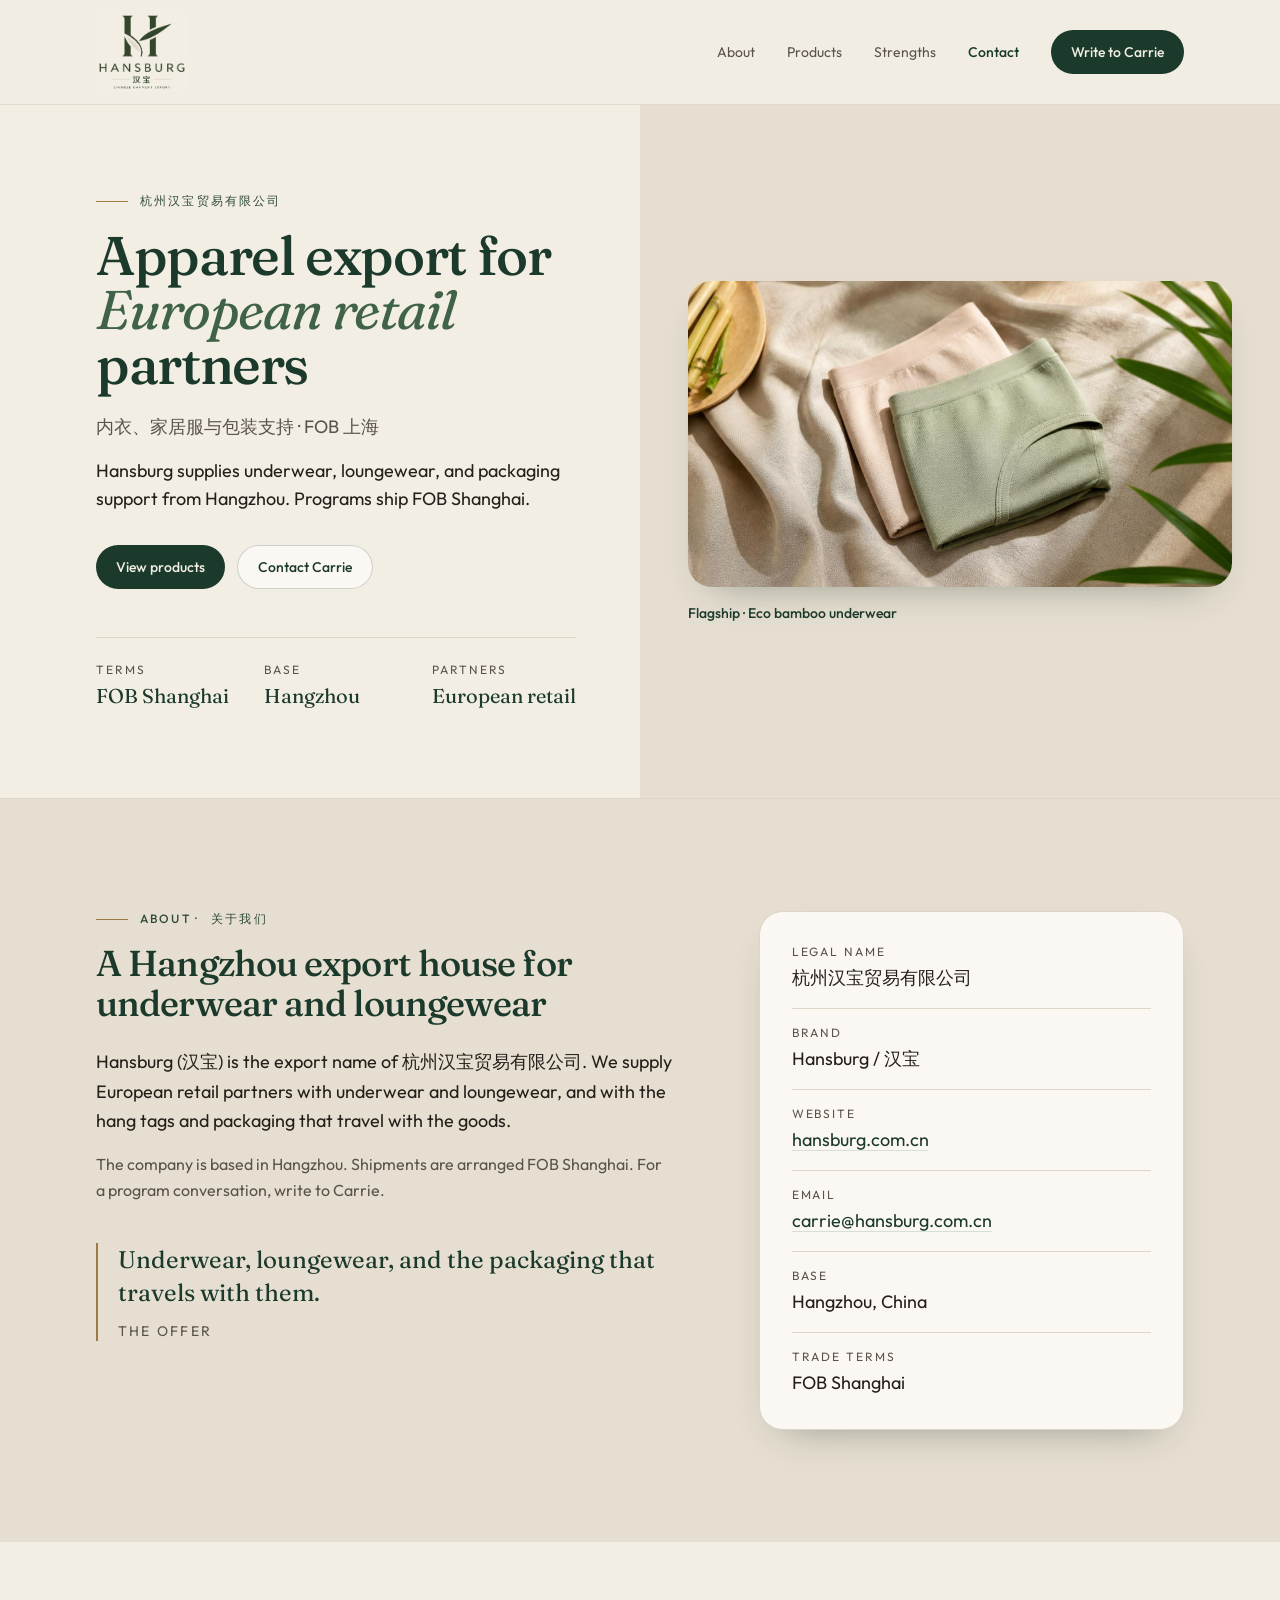
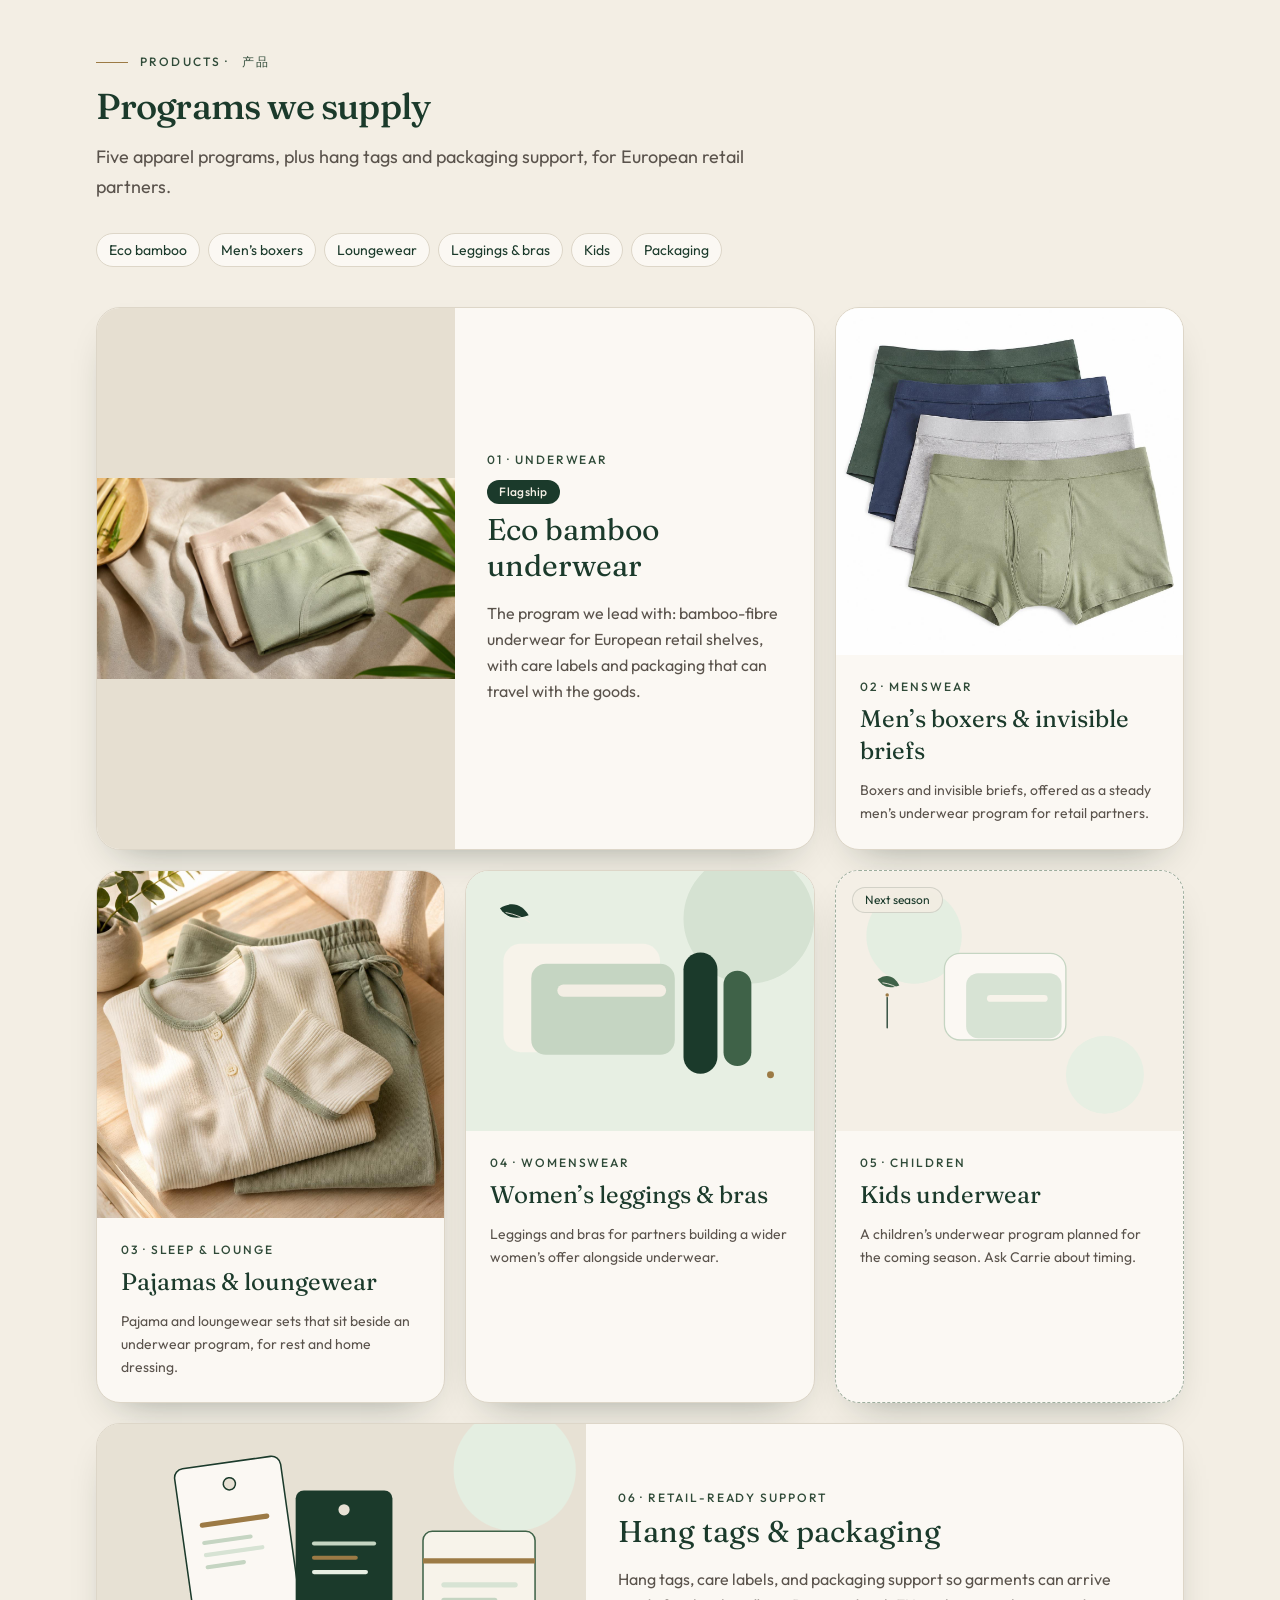
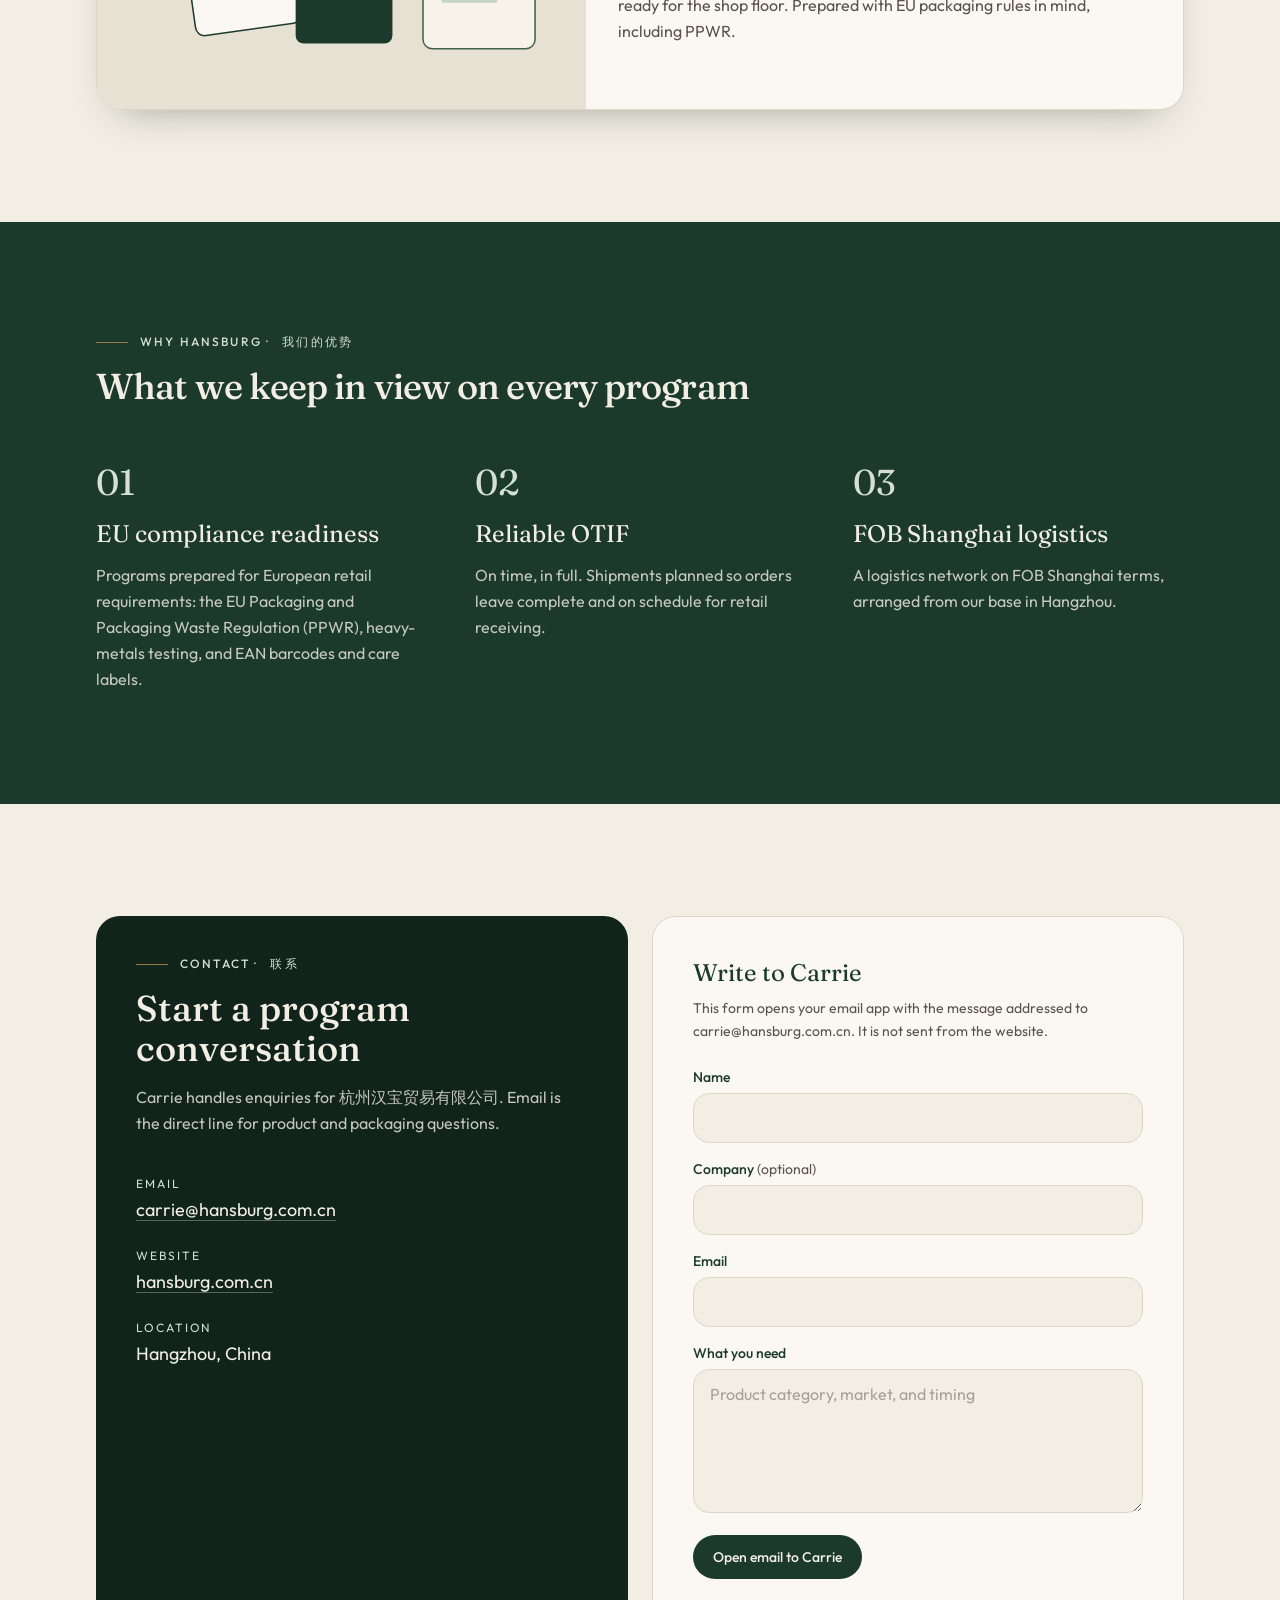
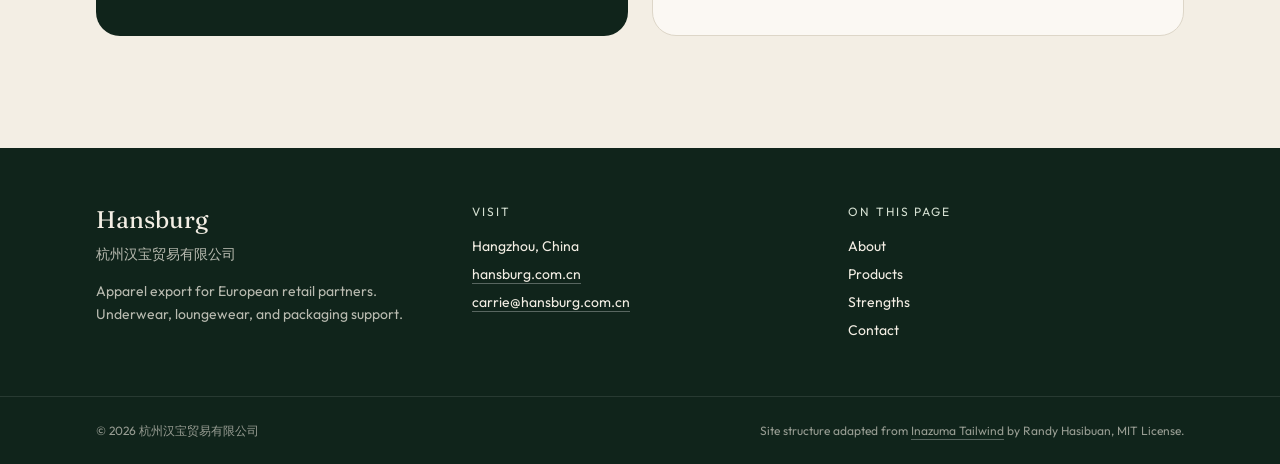
==== index.html @ c515ce4d "Publish Hansburg company site for GitHub Pages" ====
<!DOCTYPE html>
<html lang="en">
  <head>
    <meta charset="utf-8" />
    <meta name="viewport" content="width=device-width, initial-scale=1" />
    <title>Hansburg | 杭州汉宝贸易有限公司 — Apparel export</title>
    <meta
      name="description"
      content="Hansburg (杭州汉宝贸易有限公司) exports underwear, loungewear, and packaging support to European retail partners. Based in Hangzhou. Shipments FOB Shanghai."
    />
    <meta name="theme-color" content="#1B3A2B" />
    <link rel="icon" href="assets/favicon.png" type="image/png" />
    <link rel="apple-touch-icon" href="assets/favicon.png" />
    <meta property="og:title" content="Hansburg | 杭州汉宝贸易有限公司" />
    <meta
      property="og:description"
      content="Underwear, loungewear, and packaging support for European retail partners. FOB Shanghai."
    />
    <meta property="og:type" content="website" />
    <meta property="og:url" content="https://hansburg.com.cn" />
    <link rel="stylesheet" href="assets/css/main.css" />
    <script type="application/ld+json">
      {
        "@context": "https://schema.org",
        "@type": "Organization",
        "name": "杭州汉宝贸易有限公司",
        "alternateName": ["Hansburg", "汉宝"],
        "url": "https://hansburg.com.cn",
        "email": "carrie@hansburg.com.cn",
        "address": {
          "@type": "PostalAddress",
          "addressLocality": "Hangzhou",
          "addressCountry": "CN"
        }
      }
    </script>
  </head>
  <body>
    <a
      href="#main"
      class="sr-only focus:not-sr-only focus:absolute focus:left-4 focus:top-4 focus:z-[60] focus:rounded-full focus:bg-forest focus:px-4 focus:py-2 focus:text-cream"
      >Skip to content</a
    >

    <header
      data-header
      class="sticky top-0 z-50 border-b border-line/80 bg-cream/90 backdrop-blur-md"
    >
      <div class="page flex items-center justify-between gap-4 py-3">
        <a href="#top" class="shrink-0">
          <img
            src="assets/logo.jpg"
            alt="Hansburg, Hangzhou, China"
            width="909"
            height="792"
            class="h-16 w-auto sm:h-20"
          />
        </a>

        <nav class="hidden items-center gap-8 lg:flex" aria-label="Primary">
          <a class="nav-link" data-nav href="#about">About</a>
          <a class="nav-link" data-nav href="#products">Products</a>
          <a class="nav-link" data-nav href="#strengths">Strengths</a>
          <a class="nav-link" data-nav href="#contact">Contact</a>
          <a class="btn-primary" href="#contact">Write to Carrie</a>
        </nav>

        <button
          id="menu-button"
          type="button"
          class="group inline-flex h-11 w-11 items-center justify-center rounded-full border border-line text-forest lg:hidden"
          aria-expanded="false"
          aria-controls="mobile-menu"
          aria-label="Open menu"
        >
          <svg viewBox="0 0 24 24" class="h-5 w-5 group-aria-expanded:hidden" aria-hidden="true" fill="none" stroke="currentColor" stroke-width="1.8">
            <path stroke-linecap="round" d="M4 7h16M4 12h16M4 17h16" />
          </svg>
          <svg viewBox="0 0 24 24" class="hidden h-5 w-5 group-aria-expanded:block" aria-hidden="true" fill="none" stroke="currentColor" stroke-width="1.8">
            <path stroke-linecap="round" d="M6 6l12 12M18 6L6 18" />
          </svg>
        </button>
      </div>

      <div
        id="mobile-menu"
        class="absolute inset-x-0 top-full hidden border-b border-line bg-cream shadow-card lg:hidden"
      >
        <nav class="page flex flex-col py-3" aria-label="Mobile">
          <a class="nav-link py-3 text-lg" data-nav href="#about">About</a>
          <a class="nav-link py-3 text-lg" data-nav href="#products">Products</a>
          <a class="nav-link py-3 text-lg" data-nav href="#strengths">Strengths</a>
          <a class="nav-link py-3 text-lg" data-nav href="#contact">Contact</a>
          <a class="btn-primary mt-3 mb-2" href="#contact">Write to Carrie</a>
        </nav>
      </div>
    </header>

    <main id="main">
      <section id="top" class="border-b border-line lg:grid lg:grid-cols-2">
        <div class="hero-copy flex flex-col justify-center">
          <p class="eyebrow rise" lang="zh-Hans">杭州汉宝贸易有限公司</p>
          <h1
            class="rise rise-delay mt-5 max-w-xl font-serif text-4xl font-medium leading-[1.08] tracking-tight text-forest sm:text-5xl lg:text-[3.4rem]"
          >
            Apparel export for
            <em class="font-normal italic text-sage">European retail</em>
            partners
          </h1>
          <p class="mt-5 max-w-xl text-lg leading-relaxed text-warm" lang="zh-Hans">
            内衣、家居服与包装支持 · FOB 上海
          </p>
          <p class="mt-4 max-w-xl text-base leading-relaxed text-ink sm:text-lg">
            Hansburg supplies underwear, loungewear, and packaging support from
            Hangzhou. Programs ship FOB Shanghai.
          </p>
          <div class="mt-8 flex flex-col gap-3 sm:flex-row">
            <a class="btn-primary" href="#products">View products</a>
            <a class="btn-secondary" href="#contact">Contact Carrie</a>
          </div>
          <dl class="mt-12 grid gap-6 border-t border-line pt-6 sm:grid-cols-3">
            <div>
              <dt class="text-xs uppercase tracking-[0.16em] text-warm">Terms</dt>
              <dd class="mt-1 font-serif text-xl text-forest">FOB Shanghai</dd>
            </div>
            <div>
              <dt class="text-xs uppercase tracking-[0.16em] text-warm">Base</dt>
              <dd class="mt-1 font-serif text-xl text-forest">Hangzhou</dd>
            </div>
            <div>
              <dt class="text-xs uppercase tracking-[0.16em] text-warm">Partners</dt>
              <dd class="mt-1 font-serif text-xl text-forest">European retail</dd>
            </div>
          </dl>
        </div>
        <div class="flex items-center bg-cream-deep px-5 py-10 sm:px-8 lg:px-12 lg:py-16">
          <figure class="w-full">
            <img
              src="assets/product-eco-bamboo.jpg"
              alt="Folded eco bamboo underwear in sage cloth, with bamboo leaves"
              width="1680"
              height="944"
              fetchpriority="high"
              class="w-full rounded-3xl shadow-card"
            />
            <figcaption class="mt-4 text-sm text-warm">
              <a class="font-medium text-forest underline decoration-sage-mist underline-offset-4 hover:decoration-sage" href="#eco-bamboo">Flagship · Eco bamboo underwear</a>
            </figcaption>
          </figure>
        </div>
      </section>

      <section id="about" data-section class="bg-cream-deep">
        <div class="page grid items-start gap-12 py-20 md:py-28 lg:grid-cols-12">
          <div class="lg:col-span-7">
            <p class="eyebrow">About · <span lang="zh-Hans">关于我们</span></p>
            <h2
              class="mt-4 max-w-xl font-serif text-3xl font-medium leading-tight tracking-tight text-forest sm:text-4xl"
            >
              A Hangzhou export house for underwear and loungewear
            </h2>
            <p class="mt-6 max-w-xl text-lg leading-relaxed text-ink">
              Hansburg (汉宝) is the export name of 杭州汉宝贸易有限公司. We
              supply European retail partners with underwear and loungewear, and
              with the hang tags and packaging that travel with the goods.
            </p>
            <p class="mt-4 max-w-xl leading-relaxed text-warm">
              The company is based in Hangzhou. Shipments are arranged FOB
              Shanghai. For a program conversation, write to Carrie.
            </p>
            <figure class="mt-10 max-w-xl border-l-2 border-gold pl-5">
              <blockquote class="font-serif text-2xl leading-snug text-forest">
                Underwear, loungewear, and the packaging that travels with them.
              </blockquote>
              <figcaption class="mt-3 text-sm uppercase tracking-[0.16em] text-warm">
                The offer
              </figcaption>
            </figure>
          </div>
          <div class="lg:col-span-5">
            <dl class="rounded-3xl border border-line bg-cream-paper p-6 shadow-card sm:p-8">
              <div class="border-b border-line py-4 first:pt-0">
                <dt class="text-xs uppercase tracking-[0.16em] text-warm">Legal name</dt>
                <dd class="mt-1 text-lg text-ink" lang="zh-Hans">杭州汉宝贸易有限公司</dd>
              </div>
              <div class="border-b border-line py-4">
                <dt class="text-xs uppercase tracking-[0.16em] text-warm">Brand</dt>
                <dd class="mt-1 text-lg text-ink">Hansburg / 汉宝</dd>
              </div>
              <div class="border-b border-line py-4">
                <dt class="text-xs uppercase tracking-[0.16em] text-warm">Website</dt>
                <dd class="mt-1 text-lg">
                  <a
                    class="text-forest underline decoration-sage-mist underline-offset-4 hover:decoration-sage"
                    href="https://hansburg.com.cn"
                    target="_blank"
                    rel="noopener noreferrer"
                    >hansburg.com.cn</a
                  >
                </dd>
              </div>
              <div class="border-b border-line py-4">
                <dt class="text-xs uppercase tracking-[0.16em] text-warm">Email</dt>
                <dd class="mt-1 text-lg">
                  <a
                    class="text-forest underline decoration-sage-mist underline-offset-4 hover:decoration-sage"
                    href="mailto:carrie@hansburg.com.cn"
                    >carrie@hansburg.com.cn</a
                  >
                </dd>
              </div>
              <div class="border-b border-line py-4">
                <dt class="text-xs uppercase tracking-[0.16em] text-warm">Base</dt>
                <dd class="mt-1 text-lg text-ink">Hangzhou, China</dd>
              </div>
              <div class="py-4 last:pb-0">
                <dt class="text-xs uppercase tracking-[0.16em] text-warm">Trade terms</dt>
                <dd class="mt-1 text-lg text-ink">FOB Shanghai</dd>
              </div>
            </dl>
          </div>
        </div>
      </section>

      <section id="products" data-section>
        <div class="page py-20 md:py-28">
          <div class="max-w-2xl">
            <p class="eyebrow">Products · <span lang="zh-Hans">产品</span></p>
            <h2
              class="mt-4 font-serif text-3xl font-medium leading-tight tracking-tight text-forest sm:text-4xl"
            >
              Programs we supply
            </h2>
            <p class="mt-4 text-lg leading-relaxed text-warm">
              Five apparel programs, plus hang tags and packaging support, for
              European retail partners.
            </p>
          </div>

          <ul class="mt-8 flex flex-wrap gap-2" aria-label="Product programs">
            <li><a class="inline-flex rounded-full border border-line bg-cream-paper px-3 py-1.5 text-sm text-forest hover:border-sage" href="#eco-bamboo">Eco bamboo</a></li>
            <li><a class="inline-flex rounded-full border border-line bg-cream-paper px-3 py-1.5 text-sm text-forest hover:border-sage" href="#mens-boxers">Men’s boxers</a></li>
            <li><a class="inline-flex rounded-full border border-line bg-cream-paper px-3 py-1.5 text-sm text-forest hover:border-sage" href="#loungewear">Loungewear</a></li>
            <li><a class="inline-flex rounded-full border border-line bg-cream-paper px-3 py-1.5 text-sm text-forest hover:border-sage" href="#womens">Leggings &amp; bras</a></li>
            <li><a class="inline-flex rounded-full border border-line bg-cream-paper px-3 py-1.5 text-sm text-forest hover:border-sage" href="#kids">Kids</a></li>
            <li><a class="inline-flex rounded-full border border-line bg-cream-paper px-3 py-1.5 text-sm text-forest hover:border-sage" href="#packaging">Packaging</a></li>
          </ul>

          <div class="mt-10 grid gap-5 md:grid-cols-2 lg:grid-cols-3">
            <article
              id="eco-bamboo"
              class="lift overflow-hidden rounded-3xl border border-line bg-cream-paper shadow-card transition duration-300 hover:-translate-y-1 hover:border-sage/40 md:col-span-2 lg:col-span-2"
            >
              <div class="grid h-full md:grid-cols-2">
                <div class="flex items-center bg-cream-deep">
                  <img
                    src="assets/product-eco-bamboo.jpg"
                    alt="Folded eco bamboo underwear in sage cloth, with bamboo leaves"
                    width="1680"
                    height="944"
                    loading="lazy"
                    class="w-full object-contain"
                  />
                </div>
                <div class="flex flex-col justify-center p-6 sm:p-8">
                  <p class="text-xs font-medium uppercase tracking-[0.16em] text-moss">01 · Underwear</p>
                  <p class="mt-3 w-fit rounded-full bg-forest px-3 py-1 text-xs font-medium tracking-wide text-cream">Flagship</p>
                  <h3 class="mt-2 font-serif text-3xl text-forest">Eco bamboo underwear</h3>
                  <p class="mt-4 leading-relaxed text-warm">
                    The program we lead with: bamboo-fibre underwear for European
                    retail shelves, with care labels and packaging that can
                    travel with the goods.
                  </p>
                </div>
              </div>
            </article>

            <article
              id="mens-boxers"
              class="lift flex flex-col overflow-hidden rounded-3xl border border-line bg-cream-paper shadow-card transition duration-300 hover:-translate-y-1 hover:border-sage/40"
            >
              <div class="aspect-square bg-cream">
                <img
                  src="assets/product-mens.jpg"
                  alt="Folded men's underwear in sage and stone"
                  width="1264"
                  height="1264"
                  loading="lazy"
                  class="h-full w-full object-contain"
                />
              </div>
              <div class="flex flex-1 flex-col p-6">
                <p class="text-xs font-medium uppercase tracking-[0.16em] text-moss">02 · Menswear</p>
                <h3 class="mt-2 font-serif text-2xl text-forest">Men’s boxers &amp; invisible briefs</h3>
                <p class="mt-3 text-sm leading-relaxed text-warm">
                  Boxers and invisible briefs, offered as a steady men’s
                  underwear program for retail partners.
                </p>
              </div>
            </article>

            <article
              id="loungewear"
              class="lift flex flex-col overflow-hidden rounded-3xl border border-line bg-cream-paper shadow-card transition duration-300 hover:-translate-y-1 hover:border-sage/40"
            >
              <div class="aspect-square bg-cream">
                <img
                  src="assets/product-pajamas.jpg"
                  alt="Folded sand-colored pajamas with a sprig of leaves"
                  width="1264"
                  height="1264"
                  loading="lazy"
                  class="h-full w-full object-contain"
                />
              </div>
              <div class="flex flex-1 flex-col p-6">
                <p class="text-xs font-medium uppercase tracking-[0.16em] text-moss">03 · Sleep &amp; lounge</p>
                <h3 class="mt-2 font-serif text-2xl text-forest">Pajamas &amp; loungewear</h3>
                <p class="mt-3 text-sm leading-relaxed text-warm">
                  Pajama and loungewear sets that sit beside an underwear
                  program, for rest and home dressing.
                </p>
              </div>
            </article>

            <article
              id="womens"
              class="lift flex flex-col overflow-hidden rounded-3xl border border-line bg-cream-paper shadow-card transition duration-300 hover:-translate-y-1 hover:border-sage/40"
            >
              <div class="aspect-[4/3] bg-[#E7EFE3]">
                <img
                  src="assets/product-womens-leggings.svg"
                  alt=""
                  width="800"
                  height="600"
                  loading="lazy"
                  class="h-full w-full"
                />
              </div>
              <div class="flex flex-1 flex-col p-6">
                <p class="text-xs font-medium uppercase tracking-[0.16em] text-moss">04 · Womenswear</p>
                <h3 class="mt-2 font-serif text-2xl text-forest">Women’s leggings &amp; bras</h3>
                <p class="mt-3 text-sm leading-relaxed text-warm">
                  Leggings and bras for partners building a wider women’s offer
                  alongside underwear.
                </p>
              </div>
            </article>

            <article
              id="kids"
              class="lift flex flex-col overflow-hidden rounded-3xl border border-dashed border-sage/50 bg-cream-paper shadow-card transition duration-300 hover:-translate-y-1"
            >
              <div class="relative aspect-[4/3] bg-[#F4EFE6]">
                <img
                  src="assets/product-kids-underwear.svg"
                  alt=""
                  width="800"
                  height="600"
                  loading="lazy"
                  class="h-full w-full"
                />
                <span class="absolute left-4 top-4 rounded-full border border-forest/15 bg-cream/90 px-3 py-1 text-xs text-forest"
                  >Next season</span
                >
              </div>
              <div class="flex flex-1 flex-col p-6">
                <p class="text-xs font-medium uppercase tracking-[0.16em] text-moss">05 · Children</p>
                <h3 class="mt-2 font-serif text-2xl text-forest">Kids underwear</h3>
                <p class="mt-3 text-sm leading-relaxed text-warm">
                  A children’s underwear program planned for the coming season.
                  Ask Carrie about timing.
                </p>
              </div>
            </article>

            <article
              id="packaging"
              class="lift overflow-hidden rounded-3xl border border-line bg-cream-paper shadow-card transition duration-300 hover:-translate-y-1 hover:border-sage/40 md:col-span-2 lg:col-span-3"
            >
              <div class="grid md:grid-cols-[minmax(0,0.9fr)_minmax(0,1.1fr)]">
                <div class="min-h-56 bg-[#E7E1D4]">
                  <img
                    src="assets/product-hang-tags.svg"
                    alt=""
                    width="960"
                    height="560"
                    loading="lazy"
                    class="h-full w-full object-cover"
                  />
                </div>
                <div class="flex flex-col justify-center p-6 sm:p-8">
                  <p class="text-xs font-medium uppercase tracking-[0.16em] text-moss">06 · Retail-ready support</p>
                  <h3 class="mt-2 font-serif text-3xl text-forest">Hang tags &amp; packaging</h3>
                  <p class="mt-4 max-w-xl leading-relaxed text-warm">
                    Hang tags, care labels, and packaging support so garments
                    can arrive ready for the shop floor. Prepared with EU
                    packaging rules in mind, including PPWR.
                  </p>
                </div>
              </div>
            </article>
          </div>
        </div>
      </section>

      <section id="strengths" data-section class="bg-forest text-cream">
        <div class="page py-20 md:py-28">
          <div class="max-w-2xl">
            <p class="flex items-center gap-3 text-xs font-medium uppercase tracking-[0.18em] text-sage-mist">
              <span class="h-px w-8 bg-gold" aria-hidden="true"></span>
              Why Hansburg · <span lang="zh-Hans">我们的优势</span>
            </p>
            <h2 class="mt-4 font-serif text-3xl font-medium leading-tight tracking-tight sm:text-4xl">
              What we keep in view on every program
            </h2>
          </div>
          <ol class="mt-14 grid gap-12 md:grid-cols-3">
            <li>
              <p class="font-serif text-4xl text-sage-mist">01</p>
              <h3 class="mt-4 font-serif text-2xl">EU compliance readiness</h3>
              <p class="mt-3 leading-relaxed text-cream/80">
                Programs prepared for European retail requirements: the EU
                Packaging and Packaging Waste Regulation (PPWR), heavy-metals
                testing, and EAN barcodes and care labels.
              </p>
            </li>
            <li>
              <p class="font-serif text-4xl text-sage-mist">02</p>
              <h3 class="mt-4 font-serif text-2xl">Reliable OTIF</h3>
              <p class="mt-3 leading-relaxed text-cream/80">
                On time, in full. Shipments planned so orders leave complete
                and on schedule for retail receiving.
              </p>
            </li>
            <li>
              <p class="font-serif text-4xl text-sage-mist">03</p>
              <h3 class="mt-4 font-serif text-2xl">FOB Shanghai logistics</h3>
              <p class="mt-3 leading-relaxed text-cream/80">
                A logistics network on FOB Shanghai terms, arranged from our
                base in Hangzhou.
              </p>
            </li>
          </ol>
        </div>
      </section>

      <section id="contact" data-section>
        <div class="page py-20 md:py-28">
          <div class="grid items-stretch gap-6 lg:grid-cols-2">
            <div class="rounded-3xl bg-forest-deep p-8 text-cream sm:p-10">
              <p class="flex items-center gap-3 text-xs font-medium uppercase tracking-[0.18em] text-sage-mist">
                <span class="h-px w-8 bg-gold" aria-hidden="true"></span>
                Contact · <span lang="zh-Hans">联系</span>
              </p>
              <h2 class="mt-4 font-serif text-3xl font-medium leading-tight sm:text-4xl">
                Start a program conversation
              </h2>
              <p class="mt-4 max-w-md leading-relaxed text-cream/80">
                Carrie handles enquiries for 杭州汉宝贸易有限公司. Email is the
                direct line for product and packaging questions.
              </p>
              <address class="mt-10 space-y-6 not-italic">
                <div>
                  <p class="text-xs uppercase tracking-[0.16em] text-sage-mist">Email</p>
                  <a class="mt-1 inline-block text-lg text-cream underline decoration-white/30 underline-offset-4 hover:decoration-cream" href="mailto:carrie@hansburg.com.cn">carrie@hansburg.com.cn</a>
                </div>
                <div>
                  <p class="text-xs uppercase tracking-[0.16em] text-sage-mist">Website</p>
                  <a class="mt-1 inline-block text-lg text-cream underline decoration-white/30 underline-offset-4 hover:decoration-cream" href="https://hansburg.com.cn" target="_blank" rel="noopener noreferrer">hansburg.com.cn</a>
                </div>
                <div>
                  <p class="text-xs uppercase tracking-[0.16em] text-sage-mist">Location</p>
                  <p class="mt-1 text-lg">Hangzhou, China</p>
                </div>
              </address>
            </div>

            <div class="rounded-3xl border border-line bg-cream-paper p-8 sm:p-10">
              <h3 class="font-serif text-2xl text-forest">Write to Carrie</h3>
              <p class="mt-2 text-sm leading-relaxed text-warm">
                This form opens your email app with the message addressed to
                carrie@hansburg.com.cn. It is not sent from the website.
              </p>
              <form id="contact-form" class="mt-6 space-y-4" action="mailto:carrie@hansburg.com.cn" method="post" enctype="text/plain">
                <div>
                  <label class="mb-1.5 block text-sm font-medium text-forest" for="name">Name</label>
                  <input class="field" id="name" name="name" type="text" autocomplete="name" required maxlength="120" />
                </div>
                <div>
                  <label class="mb-1.5 block text-sm font-medium text-forest" for="company">Company <span class="font-normal text-warm">(optional)</span></label>
                  <input class="field" id="company" name="company" type="text" autocomplete="organization" maxlength="160" />
                </div>
                <div>
                  <label class="mb-1.5 block text-sm font-medium text-forest" for="email">Email</label>
                  <input class="field" id="email" name="email" type="email" autocomplete="email" required maxlength="160" />
                </div>
                <div>
                  <label class="mb-1.5 block text-sm font-medium text-forest" for="message">What you need</label>
                  <textarea class="field min-h-36 resize-y" id="message" name="message" required maxlength="2000" placeholder="Product category, market, and timing"></textarea>
                </div>
                <button class="btn-primary w-full sm:w-auto" type="submit">Open email to Carrie</button>
                <p id="form-status" class="text-sm leading-relaxed text-moss" role="status" aria-live="polite"></p>
              </form>
              <noscript>
                <p class="mt-4 text-sm text-warm">
                  JavaScript is off. Email
                  <a class="underline" href="mailto:carrie@hansburg.com.cn">carrie@hansburg.com.cn</a>
                  directly.
                </p>
              </noscript>
            </div>
          </div>
        </div>
      </section>
    </main>

    <footer class="bg-forest-deep text-cream">
      <div class="page grid gap-10 py-14 md:grid-cols-3">
        <div>
          <p class="font-serif text-2xl">Hansburg</p>
          <p class="mt-2 text-sm text-cream/75" lang="zh-Hans">杭州汉宝贸易有限公司</p>
          <p class="mt-4 max-w-xs text-sm leading-relaxed text-cream/75">
            Apparel export for European retail partners. Underwear, loungewear,
            and packaging support.
          </p>
        </div>
        <div>
          <p class="text-xs uppercase tracking-[0.16em] text-sage-mist">Visit</p>
          <ul class="mt-4 space-y-2 text-sm">
            <li>Hangzhou, China</li>
            <li><a class="underline decoration-white/30 underline-offset-4 hover:decoration-cream" href="https://hansburg.com.cn" target="_blank" rel="noopener noreferrer">hansburg.com.cn</a></li>
            <li><a class="underline decoration-white/30 underline-offset-4 hover:decoration-cream" href="mailto:carrie@hansburg.com.cn">carrie@hansburg.com.cn</a></li>
          </ul>
        </div>
        <div>
          <p class="text-xs uppercase tracking-[0.16em] text-sage-mist">On this page</p>
          <ul class="mt-4 space-y-2 text-sm">
            <li><a class="hover:underline" href="#about">About</a></li>
            <li><a class="hover:underline" href="#products">Products</a></li>
            <li><a class="hover:underline" href="#strengths">Strengths</a></li>
            <li><a class="hover:underline" href="#contact">Contact</a></li>
          </ul>
        </div>
      </div>
      <div class="border-t border-white/10">
        <div class="page flex flex-col gap-2 py-6 text-xs leading-relaxed text-cream/60 sm:flex-row sm:items-center sm:justify-between">
          <p>© 2026 杭州汉宝贸易有限公司</p>
          <p>
            Site structure adapted from
            <a class="underline decoration-white/30 underline-offset-4 hover:text-cream" href="https://github.com/ranyeh24/inazuma-tailwind" target="_blank" rel="noopener noreferrer">Inazuma Tailwind</a>
            by Randy Hasibuan, MIT License.
          </p>
        </div>
      </div>
    </footer>

    <script src="assets/js/main.js" defer></script>
  </body>
</html>
---- assets/css/main.css ----
*,:after,:before{--tw-border-spacing-x:0;--tw-border-spacing-y:0;--tw-translate-x:0;--tw-translate-y:0;--tw-rotate:0;--tw-skew-x:0;--tw-skew-y:0;--tw-scale-x:1;--tw-scale-y:1;--tw-pan-x: ;--tw-pan-y: ;--tw-pinch-zoom: ;--tw-scroll-snap-strictness:proximity;--tw-gradient-from-position: ;--tw-gradient-via-position: ;--tw-gradient-to-position: ;--tw-ordinal: ;--tw-slashed-zero: ;--tw-numeric-figure: ;--tw-numeric-spacing: ;--tw-numeric-fraction: ;--tw-ring-inset: ;--tw-ring-offset-width:0px;--tw-ring-offset-color:#fff;--tw-ring-color:rgba(59,130,246,.5);--tw-ring-offset-shadow:0 0 #0000;--tw-ring-shadow:0 0 #0000;--tw-shadow:0 0 #0000;--tw-shadow-colored:0 0 #0000;--tw-blur: ;--tw-brightness: ;--tw-contrast: ;--tw-grayscale: ;--tw-hue-rotate: ;--tw-invert: ;--tw-saturate: ;--tw-sepia: ;--tw-drop-shadow: ;--tw-backdrop-blur: ;--tw-backdrop-brightness: ;--tw-backdrop-contrast: ;--tw-backdrop-grayscale: ;--tw-backdrop-hue-rotate: ;--tw-backdrop-invert: ;--tw-backdrop-opacity: ;--tw-backdrop-saturate: ;--tw-backdrop-sepia: ;--tw-contain-size: ;--tw-contain-layout: ;--tw-contain-paint: ;--tw-contain-style: }::backdrop{--tw-border-spacing-x:0;--tw-border-spacing-y:0;--tw-translate-x:0;--tw-translate-y:0;--tw-rotate:0;--tw-skew-x:0;--tw-skew-y:0;--tw-scale-x:1;--tw-scale-y:1;--tw-pan-x: ;--tw-pan-y: ;--tw-pinch-zoom: ;--tw-scroll-snap-strictness:proximity;--tw-gradient-from-position: ;--tw-gradient-via-position: ;--tw-gradient-to-position: ;--tw-ordinal: ;--tw-slashed-zero: ;--tw-numeric-figure: ;--tw-numeric-spacing: ;--tw-numeric-fraction: ;--tw-ring-inset: ;--tw-ring-offset-width:0px;--tw-ring-offset-color:#fff;--tw-ring-color:rgba(59,130,246,.5);--tw-ring-offset-shadow:0 0 #0000;--tw-ring-shadow:0 0 #0000;--tw-shadow:0 0 #0000;--tw-shadow-colored:0 0 #0000;--tw-blur: ;--tw-brightness: ;--tw-contrast: ;--tw-grayscale: ;--tw-hue-rotate: ;--tw-invert: ;--tw-saturate: ;--tw-sepia: ;--tw-drop-shadow: ;--tw-backdrop-blur: ;--tw-backdrop-brightness: ;--tw-backdrop-contrast: ;--tw-backdrop-grayscale: ;--tw-backdrop-hue-rotate: ;--tw-backdrop-invert: ;--tw-backdrop-opacity: ;--tw-backdrop-saturate: ;--tw-backdrop-sepia: ;--tw-contain-size: ;--tw-contain-layout: ;--tw-contain-paint: ;--tw-contain-style: }/*! tailwindcss v3.4.19 | MIT License | https://tailwindcss.com*/*,:after,:before{box-sizing:border-box;border:0 solid #e5e7eb}:after,:before{--tw-content:""}:host,html{line-height:1.5;-webkit-text-size-adjust:100%;-moz-tab-size:4;-o-tab-size:4;tab-size:4;font-family:Outfit,Segoe UI,PingFang SC,Hiragino Sans GB,Microsoft YaHei,Noto Sans SC,WenQuanYi Micro Hei,sans-serif;font-feature-settings:normal;font-variation-settings:normal;-webkit-tap-highlight-color:transparent}body{margin:0;line-height:inherit}hr{height:0;color:inherit;border-top-width:1px}abbr:where([title]){-webkit-text-decoration:underline dotted;text-decoration:underline dotted}h1,h2,h3,h4,h5,h6{font-size:inherit;font-weight:inherit}a{color:inherit;text-decoration:inherit}b,strong{font-weight:bolder}code,kbd,pre,samp{font-family:ui-monospace,SFMono-Regular,Menlo,Monaco,Consolas,Liberation Mono,Courier New,monospace;font-feature-settings:normal;font-variation-settings:normal;font-size:1em}small{font-size:80%}sub,sup{font-size:75%;line-height:0;position:relative;vertical-align:baseline}sub{bottom:-.25em}sup{top:-.5em}table{text-indent:0;border-color:inherit;border-collapse:collapse}button,input,optgroup,select,textarea{font-family:inherit;font-feature-settings:inherit;font-variation-settings:inherit;font-size:100%;font-weight:inherit;line-height:inherit;letter-spacing:inherit;color:inherit;margin:0;padding:0}button,select{text-transform:none}button,input:where([type=button]),input:where([type=reset]),input:where([type=submit]){-webkit-appearance:button;background-color:transparent;background-image:none}:-moz-focusring{outline:auto}:-moz-ui-invalid{box-shadow:none}progress{vertical-align:baseline}::-webkit-inner-spin-button,::-webkit-outer-spin-button{height:auto}[type=search]{-webkit-appearance:textfield;outline-offset:-2px}::-webkit-search-decoration{-webkit-appearance:none}::-webkit-file-upload-button{-webkit-appearance:button;font:inherit}summary{display:list-item}blockquote,dd,dl,figure,h1,h2,h3,h4,h5,h6,hr,p,pre{margin:0}fieldset{margin:0}fieldset,legend{padding:0}menu,ol,ul{list-style:none;margin:0;padding:0}dialog{padding:0}textarea{resize:vertical}input::-moz-placeholder,textarea::-moz-placeholder{opacity:1;color:#9ca3af}input::placeholder,textarea::placeholder{opacity:1;color:#9ca3af}[role=button],button{cursor:pointer}:disabled{cursor:default}audio,canvas,embed,iframe,img,object,svg,video{display:block;vertical-align:middle}img,video{max-width:100%;height:auto}[hidden]:where(:not([hidden=until-found])){display:none}html{scroll-behavior:smooth}body{--tw-bg-opacity:1;background-color:rgb(243 238 228/var(--tw-bg-opacity,1));font-family:Outfit,Segoe UI,PingFang SC,Hiragino Sans GB,Microsoft YaHei,Noto Sans SC,WenQuanYi Micro Hei,sans-serif;--tw-text-opacity:1;color:rgb(36 31 26/var(--tw-text-opacity,1));-webkit-font-smoothing:antialiased;-moz-osx-font-smoothing:grayscale}::-moz-selection{background:#d5e0d2;color:#10241b}::selection{background:#d5e0d2;color:#10241b}:focus-visible{outline:2px solid transparent;outline-offset:2px;--tw-ring-offset-shadow:var(--tw-ring-inset) 0 0 0 var(--tw-ring-offset-width) var(--tw-ring-offset-color);--tw-ring-shadow:var(--tw-ring-inset) 0 0 0 calc(2px + var(--tw-ring-offset-width)) var(--tw-ring-color);box-shadow:var(--tw-ring-offset-shadow),var(--tw-ring-shadow),var(--tw-shadow,0 0 #0000);--tw-ring-opacity:1;--tw-ring-color:rgb(63 98 72/var(--tw-ring-opacity,1));--tw-ring-offset-width:2px;--tw-ring-offset-color:#f3eee4}article[id],section[id]{scroll-margin-top:8.5rem}.page{margin-left:auto;margin-right:auto;width:100%;max-width:72rem;padding-left:1.25rem;padding-right:1.25rem}@media (min-width:768px){.page{padding-left:2rem;padding-right:2rem}}.eyebrow{display:flex;align-items:center;gap:.75rem;font-size:.75rem;line-height:1rem;font-weight:500;text-transform:uppercase;letter-spacing:.18em;--tw-text-opacity:1;color:rgb(47 74 56/var(--tw-text-opacity,1))}.eyebrow:before{content:"";height:1px;width:2rem;--tw-bg-opacity:1;background-color:rgb(156 122 69/var(--tw-bg-opacity,1))}.nav-link{font-size:.875rem;line-height:1.25rem;--tw-text-opacity:1;color:rgb(90 83 76/var(--tw-text-opacity,1));transition-property:color,background-color,border-color,text-decoration-color,fill,stroke;transition-timing-function:cubic-bezier(.4,0,.2,1);transition-duration:.15s}.nav-link:hover,.nav-link[aria-current=true]{--tw-text-opacity:1;color:rgb(27 58 43/var(--tw-text-opacity,1))}.nav-link[aria-current=true]{font-weight:500}.btn-primary{display:inline-flex;min-height:2.75rem;align-items:center;justify-content:center;border-radius:9999px;padding:.625rem 1.25rem;font-size:.875rem;line-height:1.25rem;font-weight:500;transition-property:color,background-color,border-color,text-decoration-color,fill,stroke,opacity,box-shadow,transform,filter,-webkit-backdrop-filter;transition-property:color,background-color,border-color,text-decoration-color,fill,stroke,opacity,box-shadow,transform,filter,backdrop-filter;transition-property:color,background-color,border-color,text-decoration-color,fill,stroke,opacity,box-shadow,transform,filter,backdrop-filter,-webkit-backdrop-filter;transition-timing-function:cubic-bezier(.4,0,.2,1);transition-duration:.15s;--tw-bg-opacity:1;background-color:rgb(27 58 43/var(--tw-bg-opacity,1));--tw-text-opacity:1;color:rgb(243 238 228/var(--tw-text-opacity,1))}.btn-primary:hover{--tw-bg-opacity:1;background-color:rgb(16 36 27/var(--tw-bg-opacity,1))}.btn-secondary{display:inline-flex;min-height:2.75rem;align-items:center;justify-content:center;border-radius:9999px;padding:.625rem 1.25rem;font-size:.875rem;line-height:1.25rem;font-weight:500;transition-property:color,background-color,border-color,text-decoration-color,fill,stroke,opacity,box-shadow,transform,filter,-webkit-backdrop-filter;transition-property:color,background-color,border-color,text-decoration-color,fill,stroke,opacity,box-shadow,transform,filter,backdrop-filter;transition-property:color,background-color,border-color,text-decoration-color,fill,stroke,opacity,box-shadow,transform,filter,backdrop-filter,-webkit-backdrop-filter;transition-timing-function:cubic-bezier(.4,0,.2,1);transition-duration:.15s;border-width:1px;border-color:rgba(27,58,43,.2);--tw-bg-opacity:1;background-color:rgb(251 248 243/var(--tw-bg-opacity,1));--tw-text-opacity:1;color:rgb(27 58 43/var(--tw-text-opacity,1))}.btn-secondary:hover{border-color:rgb(27 58 43/var(--tw-border-opacity,1));background-color:rgb(27 58 43/var(--tw-bg-opacity,1));color:rgb(243 238 228/var(--tw-text-opacity,1))}.btn-secondary:hover,.field{--tw-border-opacity:1;--tw-bg-opacity:1;--tw-text-opacity:1}.field{width:100%;border-radius:1rem;border-width:1px;border-color:rgb(221 214 200/var(--tw-border-opacity,1));background-color:rgb(243 238 228/var(--tw-bg-opacity,1));padding:.75rem 1rem;font-size:1rem;line-height:1.5rem;color:rgb(36 31 26/var(--tw-text-opacity,1))}.field::-moz-placeholder{color:rgba(90,83,76,.5)}.field::placeholder{color:rgba(90,83,76,.5)}.hero-copy{padding:4rem 1.25rem 3.5rem}@media (min-width:768px){.hero-copy{padding:5rem 2rem 4.5rem}}@media (min-width:1024px){.hero-copy{padding:5.5rem 4rem 5.5rem max(2rem,calc(50vw - 34rem))}}.sr-only{position:absolute;width:1px;height:1px;padding:0;margin:-1px;overflow:hidden;clip:rect(0,0,0,0);white-space:nowrap;border-width:0}.invisible{visibility:hidden}.absolute{position:absolute}.relative{position:relative}.sticky{position:sticky}.inset-x-0{left:0;right:0}.left-4{left:1rem}.top-0{top:0}.top-4{top:1rem}.top-full{top:100%}.z-50{z-index:50}.mb-1\.5{margin-bottom:.375rem}.mb-2{margin-bottom:.5rem}.mt-1{margin-top:.25rem}.mt-10{margin-top:2.5rem}.mt-12{margin-top:3rem}.mt-14{margin-top:3.5rem}.mt-2{margin-top:.5rem}.mt-3{margin-top:.75rem}.mt-4{margin-top:1rem}.mt-5{margin-top:1.25rem}.mt-6{margin-top:1.5rem}.mt-8{margin-top:2rem}.block{display:block}.inline-block{display:inline-block}.flex{display:flex}.inline-flex{display:inline-flex}.grid{display:grid}.hidden{display:none}.aspect-\[4\/3\]{aspect-ratio:4/3}.aspect-square{aspect-ratio:1/1}.h-11{height:2.75rem}.h-16{height:4rem}.h-5{height:1.25rem}.h-full{height:100%}.h-px{height:1px}.min-h-36{min-height:9rem}.min-h-56{min-height:14rem}.w-11{width:2.75rem}.w-5{width:1.25rem}.w-8{width:2rem}.w-auto{width:auto}.w-fit{width:-moz-fit-content;width:fit-content}.w-full{width:100%}.max-w-2xl{max-width:42rem}.max-w-md{max-width:28rem}.max-w-xl{max-width:36rem}.max-w-xs{max-width:20rem}.flex-1{flex:1 1 0%}.shrink-0{flex-shrink:0}.resize-y{resize:vertical}.flex-col{flex-direction:column}.flex-wrap{flex-wrap:wrap}.items-start{align-items:flex-start}.items-center{align-items:center}.items-stretch{align-items:stretch}.justify-center{justify-content:center}.justify-between{justify-content:space-between}.gap-10{gap:2.5rem}.gap-12{gap:3rem}.gap-2{gap:.5rem}.gap-3{gap:.75rem}.gap-4{gap:1rem}.gap-5{gap:1.25rem}.gap-6{gap:1.5rem}.gap-8{gap:2rem}.space-y-2>:not([hidden])~:not([hidden]){--tw-space-y-reverse:0;margin-top:calc(.5rem*(1 - var(--tw-space-y-reverse)));margin-bottom:calc(.5rem*var(--tw-space-y-reverse))}.space-y-4>:not([hidden])~:not([hidden]){--tw-space-y-reverse:0;margin-top:calc(1rem*(1 - var(--tw-space-y-reverse)));margin-bottom:calc(1rem*var(--tw-space-y-reverse))}.space-y-6>:not([hidden])~:not([hidden]){--tw-space-y-reverse:0;margin-top:calc(1.5rem*(1 - var(--tw-space-y-reverse)));margin-bottom:calc(1.5rem*var(--tw-space-y-reverse))}.overflow-hidden{overflow:hidden}.rounded-3xl{border-radius:1.5rem}.rounded-full{border-radius:9999px}.border{border-width:1px}.border-b{border-bottom-width:1px}.border-l-2{border-left-width:2px}.border-t{border-top-width:1px}.border-dashed{border-style:dashed}.border-forest\/15{border-color:rgba(27,58,43,.15)}.border-gold{--tw-border-opacity:1;border-color:rgb(156 122 69/var(--tw-border-opacity,1))}.border-line{--tw-border-opacity:1;border-color:rgb(221 214 200/var(--tw-border-opacity,1))}.border-line\/80{border-color:hsla(40,24%,83%,.8)}.border-sage\/50{border-color:rgba(63,98,72,.5)}.border-white\/10{border-color:hsla(0,0%,100%,.1)}.bg-\[\#E7E1D4\]{--tw-bg-opacity:1;background-color:rgb(231 225 212/var(--tw-bg-opacity,1))}.bg-\[\#E7EFE3\]{--tw-bg-opacity:1;background-color:rgb(231 239 227/var(--tw-bg-opacity,1))}.bg-\[\#F4EFE6\]{--tw-bg-opacity:1;background-color:rgb(244 239 230/var(--tw-bg-opacity,1))}.bg-cream{--tw-bg-opacity:1;background-color:rgb(243 238 228/var(--tw-bg-opacity,1))}.bg-cream-deep{--tw-bg-opacity:1;background-color:rgb(230 223 209/var(--tw-bg-opacity,1))}.bg-cream-paper{--tw-bg-opacity:1;background-color:rgb(251 248 243/var(--tw-bg-opacity,1))}.bg-cream\/90{background-color:hsla(40,38%,92%,.9)}.bg-forest{--tw-bg-opacity:1;background-color:rgb(27 58 43/var(--tw-bg-opacity,1))}.bg-forest-deep{--tw-bg-opacity:1;background-color:rgb(16 36 27/var(--tw-bg-opacity,1))}.bg-gold{--tw-bg-opacity:1;background-color:rgb(156 122 69/var(--tw-bg-opacity,1))}.object-contain{-o-object-fit:contain;object-fit:contain}.object-cover{-o-object-fit:cover;object-fit:cover}.p-6{padding:1.5rem}.p-8{padding:2rem}.px-3{padding-left:.75rem;padding-right:.75rem}.px-5{padding-left:1.25rem;padding-right:1.25rem}.py-1{padding-top:.25rem;padding-bottom:.25rem}.py-1\.5{padding-top:.375rem;padding-bottom:.375rem}.py-10{padding-top:2.5rem;padding-bottom:2.5rem}.py-14{padding-top:3.5rem;padding-bottom:3.5rem}.py-20{padding-top:5rem;padding-bottom:5rem}.py-3{padding-top:.75rem;padding-bottom:.75rem}.py-4{padding-top:1rem;padding-bottom:1rem}.py-6{padding-top:1.5rem;padding-bottom:1.5rem}.pl-5{padding-left:1.25rem}.pt-6{padding-top:1.5rem}.font-serif{font-family:Fraunces,Palatino Linotype,Palatino,Songti SC,Noto Serif SC,Georgia,PingFang SC,Microsoft YaHei,Noto Sans SC,WenQuanYi Micro Hei,serif}.text-2xl{font-size:1.5rem;line-height:2rem}.text-3xl{font-size:1.875rem;line-height:2.25rem}.text-4xl{font-size:2.25rem;line-height:2.5rem}.text-base{font-size:1rem;line-height:1.5rem}.text-lg{font-size:1.125rem;line-height:1.75rem}.text-sm{font-size:.875rem;line-height:1.25rem}.text-xl{font-size:1.25rem;line-height:1.75rem}.text-xs{font-size:.75rem;line-height:1rem}.font-medium{font-weight:500}.font-normal{font-weight:400}.uppercase{text-transform:uppercase}.italic{font-style:italic}.not-italic{font-style:normal}.leading-\[1\.08\]{line-height:1.08}.leading-relaxed{line-height:1.625}.leading-snug{line-height:1.375}.leading-tight{line-height:1.25}.tracking-\[0\.16em\]{letter-spacing:.16em}.tracking-\[0\.18em\]{letter-spacing:.18em}.tracking-tight{letter-spacing:-.025em}.tracking-wide{letter-spacing:.025em}.text-cream{--tw-text-opacity:1;color:rgb(243 238 228/var(--tw-text-opacity,1))}.text-cream\/60{color:hsla(40,38%,92%,.6)}.text-cream\/75{color:hsla(40,38%,92%,.75)}.text-cream\/80{color:hsla(40,38%,92%,.8)}.text-forest{--tw-text-opacity:1;color:rgb(27 58 43/var(--tw-text-opacity,1))}.text-ink{--tw-text-opacity:1;color:rgb(36 31 26/var(--tw-text-opacity,1))}.text-moss{--tw-text-opacity:1;color:rgb(47 74 56/var(--tw-text-opacity,1))}.text-sage{--tw-text-opacity:1;color:rgb(63 98 72/var(--tw-text-opacity,1))}.text-sage-mist{--tw-text-opacity:1;color:rgb(213 224 210/var(--tw-text-opacity,1))}.text-warm{--tw-text-opacity:1;color:rgb(90 83 76/var(--tw-text-opacity,1))}.underline{text-decoration-line:underline}.decoration-sage-mist{text-decoration-color:#d5e0d2}.decoration-white\/30{text-decoration-color:hsla(0,0%,100%,.3)}.underline-offset-4{text-underline-offset:4px}.shadow-card{--tw-shadow:0 18px 40px -24px rgba(16,36,27,.45);--tw-shadow-colored:0 18px 40px -24px var(--tw-shadow-color);box-shadow:var(--tw-ring-offset-shadow,0 0 #0000),var(--tw-ring-shadow,0 0 #0000),var(--tw-shadow)}.backdrop-blur-md{--tw-backdrop-blur:blur(12px);-webkit-backdrop-filter:var(--tw-backdrop-blur) var(--tw-backdrop-brightness) var(--tw-backdrop-contrast) var(--tw-backdrop-grayscale) var(--tw-backdrop-hue-rotate) var(--tw-backdrop-invert) var(--tw-backdrop-opacity) var(--tw-backdrop-saturate) var(--tw-backdrop-sepia);backdrop-filter:var(--tw-backdrop-blur) var(--tw-backdrop-brightness) var(--tw-backdrop-contrast) var(--tw-backdrop-grayscale) var(--tw-backdrop-hue-rotate) var(--tw-backdrop-invert) var(--tw-backdrop-opacity) var(--tw-backdrop-saturate) var(--tw-backdrop-sepia)}.transition{transition-property:color,background-color,border-color,text-decoration-color,fill,stroke,opacity,box-shadow,transform,filter,-webkit-backdrop-filter;transition-property:color,background-color,border-color,text-decoration-color,fill,stroke,opacity,box-shadow,transform,filter,backdrop-filter;transition-property:color,background-color,border-color,text-decoration-color,fill,stroke,opacity,box-shadow,transform,filter,backdrop-filter,-webkit-backdrop-filter;transition-timing-function:cubic-bezier(.4,0,.2,1);transition-duration:.15s}.duration-300{transition-duration:.3s}@font-face{font-family:Fraunces;src:url(../font/fraunces-latin-wght-normal.woff2) format("woff2");font-weight:100 900;font-style:normal;font-display:swap}@font-face{font-family:Fraunces;src:url(../font/fraunces-latin-wght-italic.woff2) format("woff2");font-weight:100 900;font-style:italic;font-display:swap}@font-face{font-family:Outfit;src:url(../font/outfit-latin-wght-normal.woff2) format("woff2");font-weight:100 900;font-style:normal;font-display:swap}@keyframes rise{0%{opacity:0;transform:translateY(12px)}to{opacity:1;transform:none}}.rise{animation:rise .7s ease both}.rise-delay{animation-delay:.12s}@media (prefers-reduced-motion:reduce){html{scroll-behavior:auto}.rise{animation:none}.lift,.lift img{transition:none!important;transform:none!important}}.first\:pt-0:first-child{padding-top:0}.last\:pb-0:last-child{padding-bottom:0}.hover\:-translate-y-1:hover{--tw-translate-y:-0.25rem;transform:translate(var(--tw-translate-x),var(--tw-translate-y)) rotate(var(--tw-rotate)) skewX(var(--tw-skew-x)) skewY(var(--tw-skew-y)) scaleX(var(--tw-scale-x)) scaleY(var(--tw-scale-y))}.hover\:border-sage:hover{--tw-border-opacity:1;border-color:rgb(63 98 72/var(--tw-border-opacity,1))}.hover\:border-sage\/40:hover{border-color:rgba(63,98,72,.4)}.hover\:text-cream:hover{--tw-text-opacity:1;color:rgb(243 238 228/var(--tw-text-opacity,1))}.hover\:underline:hover{text-decoration-line:underline}.hover\:decoration-cream:hover{text-decoration-color:#f3eee4}.hover\:decoration-sage:hover{text-decoration-color:#3f6248}.focus\:not-sr-only:focus{position:static;width:auto;height:auto;padding:0;margin:0;overflow:visible;clip:auto;white-space:normal}.focus\:absolute:focus{position:absolute}.focus\:left-4:focus{left:1rem}.focus\:top-4:focus{top:1rem}.focus\:z-\[60\]:focus{z-index:60}.focus\:rounded-full:focus{border-radius:9999px}.focus\:bg-forest:focus{--tw-bg-opacity:1;background-color:rgb(27 58 43/var(--tw-bg-opacity,1))}.focus\:px-4:focus{padding-left:1rem;padding-right:1rem}.focus\:py-2:focus{padding-top:.5rem;padding-bottom:.5rem}.focus\:text-cream:focus{--tw-text-opacity:1;color:rgb(243 238 228/var(--tw-text-opacity,1))}.group[aria-expanded=true] .group-aria-expanded\:block{display:block}.group[aria-expanded=true] .group-aria-expanded\:hidden{display:none}@media (min-width:640px){.sm\:h-20{height:5rem}.sm\:w-auto{width:auto}.sm\:grid-cols-3{grid-template-columns:repeat(3,minmax(0,1fr))}.sm\:flex-row{flex-direction:row}.sm\:items-center{align-items:center}.sm\:justify-between{justify-content:space-between}.sm\:p-10{padding:2.5rem}.sm\:p-8{padding:2rem}.sm\:px-8{padding-left:2rem;padding-right:2rem}.sm\:text-4xl{font-size:2.25rem;line-height:2.5rem}.sm\:text-5xl{font-size:3rem;line-height:1}.sm\:text-lg{font-size:1.125rem;line-height:1.75rem}}@media (min-width:768px){.md\:col-span-2{grid-column:span 2/span 2}.md\:grid-cols-2{grid-template-columns:repeat(2,minmax(0,1fr))}.md\:grid-cols-3{grid-template-columns:repeat(3,minmax(0,1fr))}.md\:grid-cols-\[minmax\(0\2c 0\.9fr\)_minmax\(0\2c 1\.1fr\)\]{grid-template-columns:minmax(0,.9fr) minmax(0,1.1fr)}.md\:py-28{padding-top:7rem;padding-bottom:7rem}}@media (min-width:1024px){.lg\:col-span-2{grid-column:span 2/span 2}.lg\:col-span-3{grid-column:span 3/span 3}.lg\:col-span-5{grid-column:span 5/span 5}.lg\:col-span-7{grid-column:span 7/span 7}.lg\:flex{display:flex}.lg\:grid{display:grid}.lg\:hidden{display:none}.lg\:grid-cols-12{grid-template-columns:repeat(12,minmax(0,1fr))}.lg\:grid-cols-2{grid-template-columns:repeat(2,minmax(0,1fr))}.lg\:grid-cols-3{grid-template-columns:repeat(3,minmax(0,1fr))}.lg\:px-12{padding-left:3rem;padding-right:3rem}.lg\:py-16{padding-top:4rem;padding-bottom:4rem}.lg\:text-\[3\.4rem\]{font-size:3.4rem}}
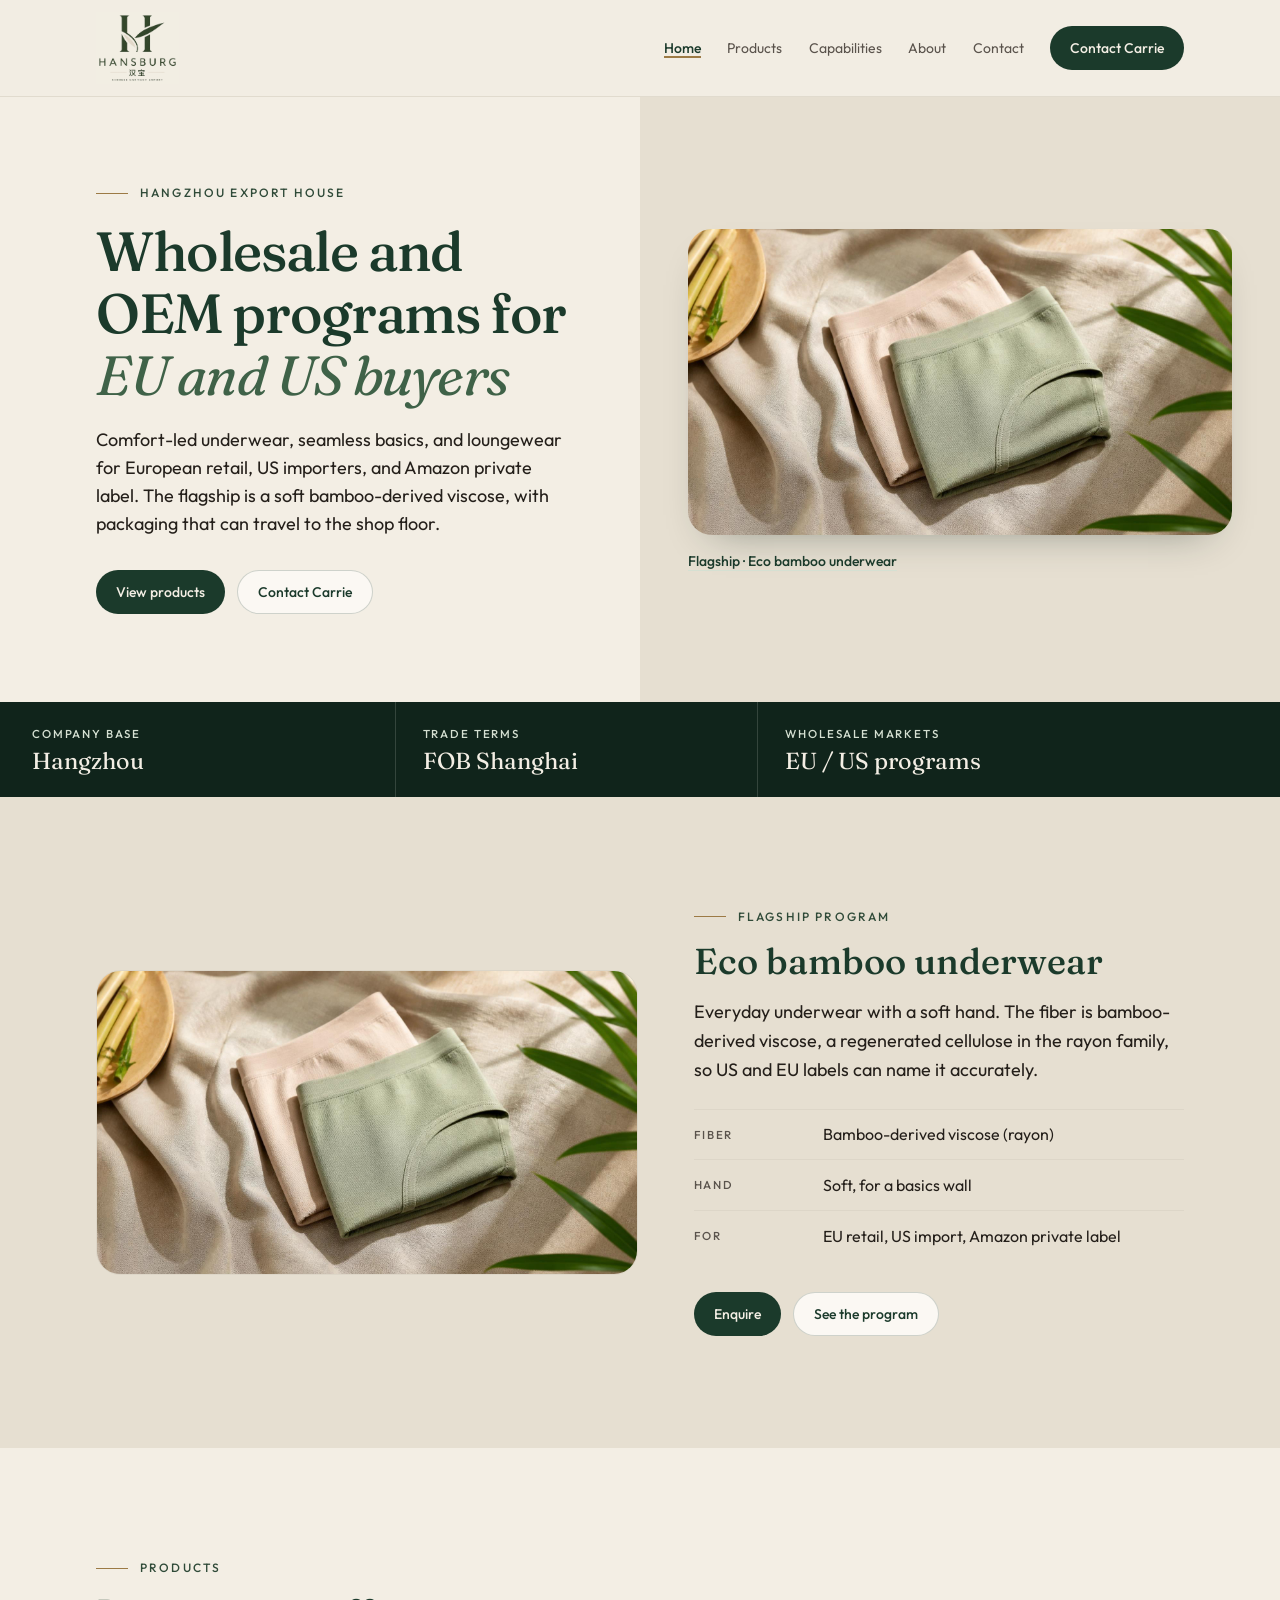
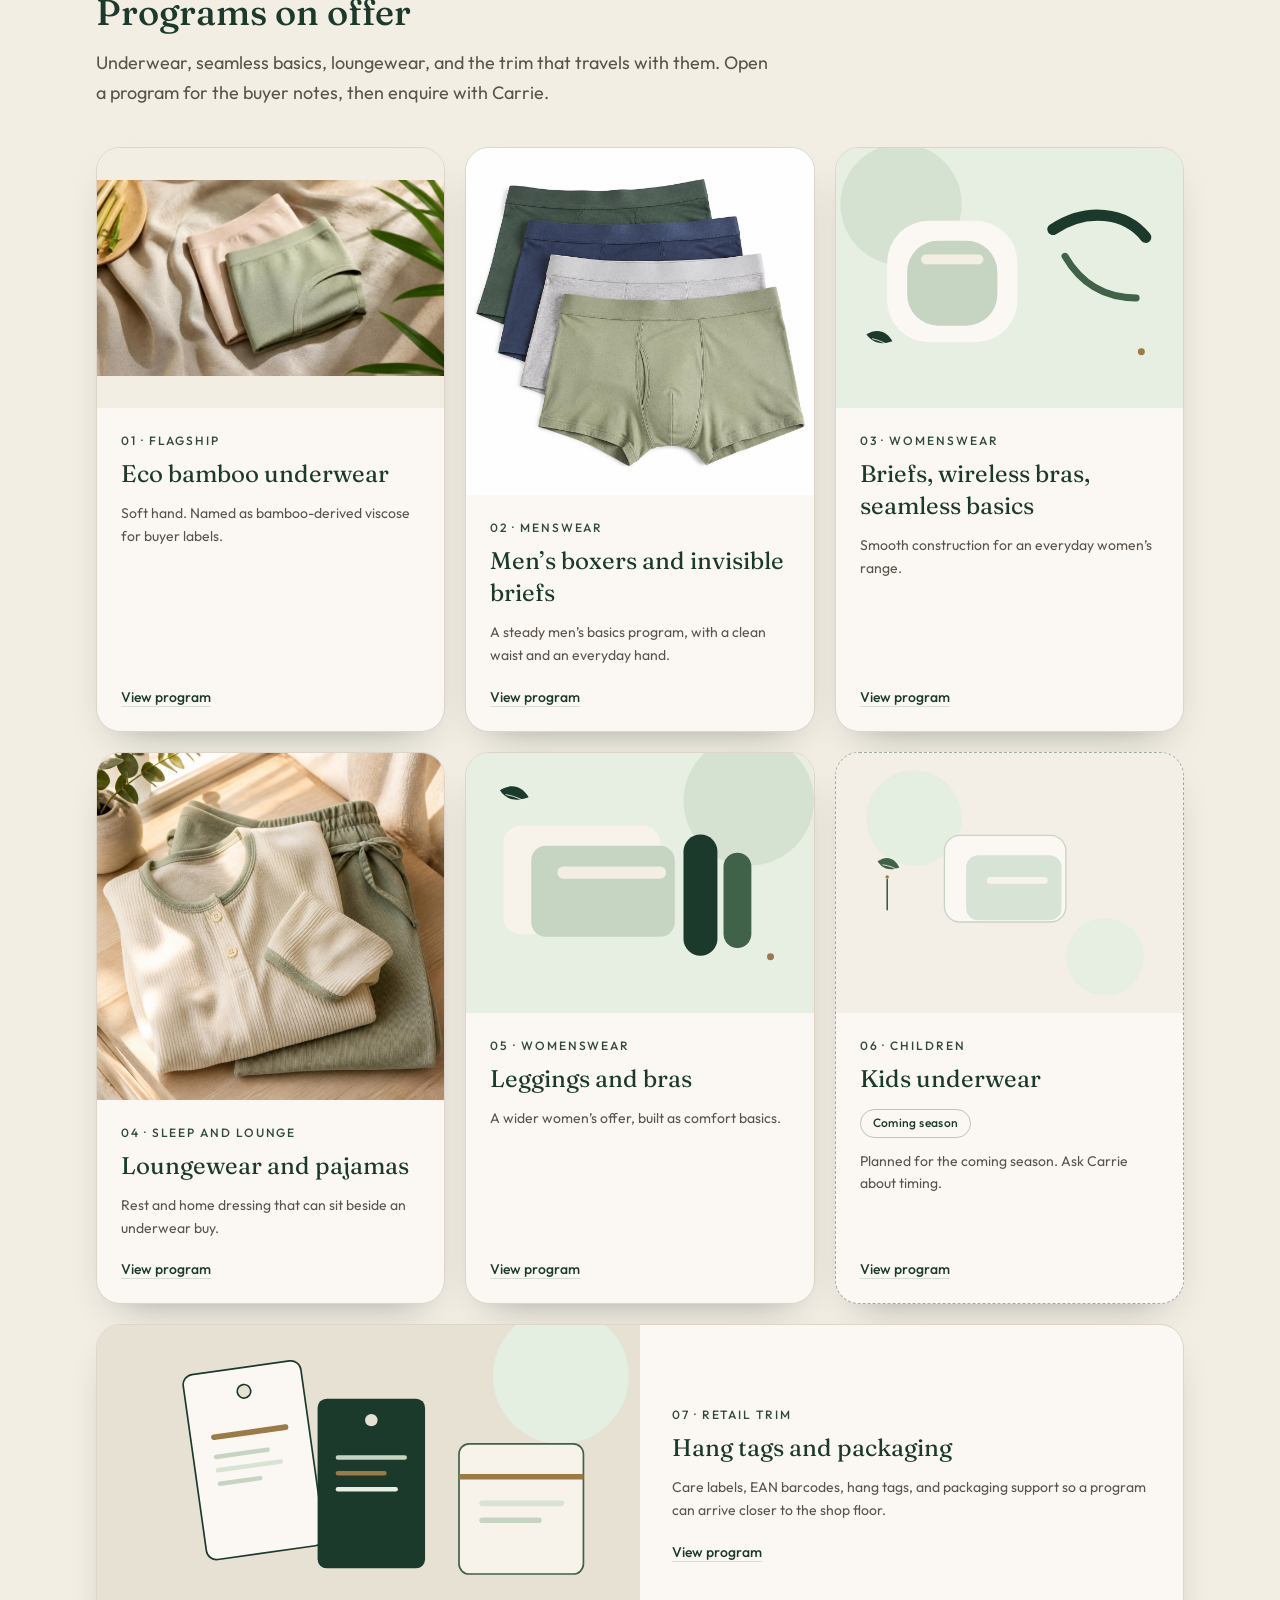
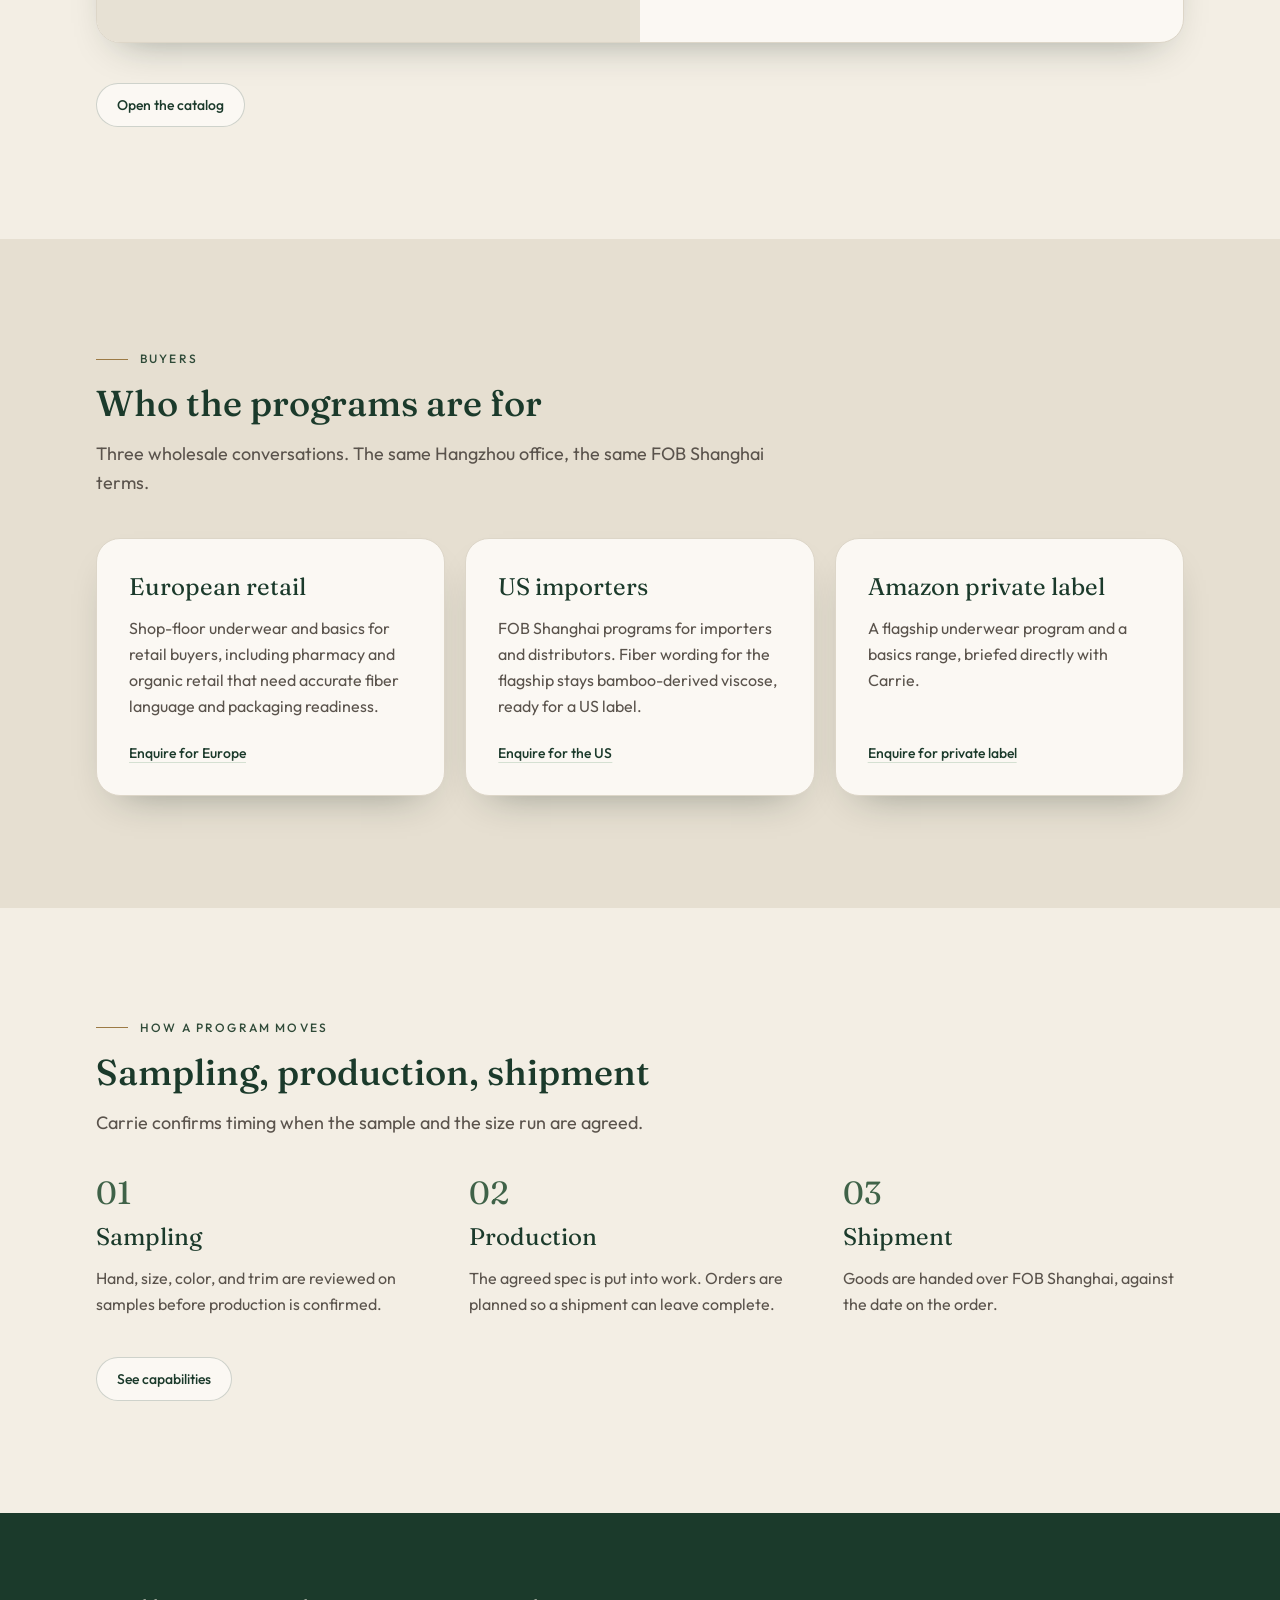
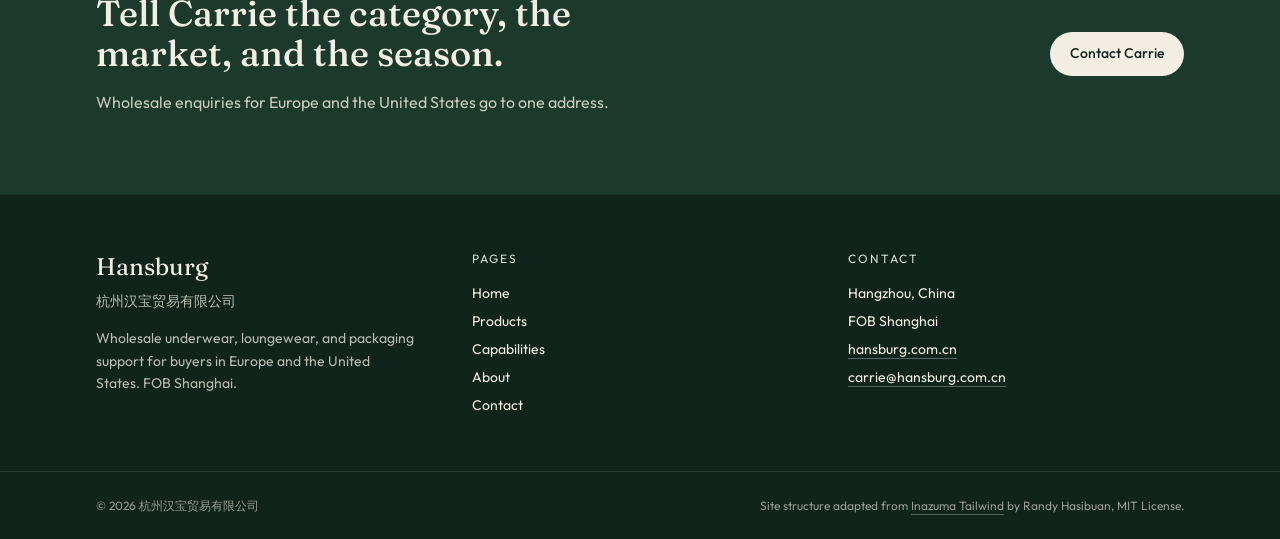
==== commit 66fdbabd: "Turn the Hansburg landing page into a wholesale site. Add Home, Products, Capabilities, About, and C" ====
--- a/index.html
+++ b/index.html
@@ -3,22 +3,23 @@
   <head>
     <meta charset="utf-8" />
     <meta name="viewport" content="width=device-width, initial-scale=1" />
-    <title>Hansburg | 杭州汉宝贸易有限公司 — Apparel export</title>
+    <title>Hansburg | Wholesale underwear and loungewear</title>
     <meta
       name="description"
-      content="Hansburg (杭州汉宝贸易有限公司) exports underwear, loungewear, and packaging support to European retail partners. Based in Hangzhou. Shipments FOB Shanghai."
+      content="Hansburg supplies comfort-led underwear, seamless basics, and loungewear from Hangzhou for EU and US wholesale buyers. FOB Shanghai. Contact Carrie."
     />
     <meta name="theme-color" content="#1B3A2B" />
     <link rel="icon" href="assets/favicon.png" type="image/png" />
     <link rel="apple-touch-icon" href="assets/favicon.png" />
-    <meta property="og:title" content="Hansburg | 杭州汉宝贸易有限公司" />
+    <meta property="og:title" content="Hansburg | Wholesale underwear and loungewear" />
     <meta
       property="og:description"
-      content="Underwear, loungewear, and packaging support for European retail partners. FOB Shanghai."
+      content="OEM and wholesale programs for European retail, US importers, and Amazon private label. FOB Shanghai."
     />
     <meta property="og:type" content="website" />
     <meta property="og:url" content="https://hansburg.com.cn" />
     <link rel="stylesheet" href="assets/css/main.css" />
+    <link rel="stylesheet" href="assets/css/site.css" />
     <script type="application/ld+json">
       {
         "@context": "https://schema.org",
@@ -27,10 +28,16 @@
         "alternateName": ["Hansburg", "汉宝"],
         "url": "https://hansburg.com.cn",
         "email": "carrie@hansburg.com.cn",
+        "description": "Wholesale underwear, loungewear, and packaging support. Shipments FOB Shanghai.",
         "address": {
           "@type": "PostalAddress",
           "addressLocality": "Hangzhou",
           "addressCountry": "CN"
+        },
+        "contactPoint": {
+          "@type": "ContactPoint",
+          "email": "carrie@hansburg.com.cn",
+          "contactType": "sales"
         }
       }
     </script>
@@ -47,22 +54,23 @@
       class="sticky top-0 z-50 border-b border-line/80 bg-cream/90 backdrop-blur-md"
     >
       <div class="page flex items-center justify-between gap-4 py-3">
-        <a href="#top" class="shrink-0">
+        <a href="index.html" class="shrink-0">
           <img
             src="assets/logo.jpg"
             alt="Hansburg, Hangzhou, China"
             width="909"
             height="792"
-            class="h-16 w-auto sm:h-20"
+            class="site-logo"
           />
         </a>
 
-        <nav class="hidden items-center gap-8 lg:flex" aria-label="Primary">
-          <a class="nav-link" data-nav href="#about">About</a>
-          <a class="nav-link" data-nav href="#products">Products</a>
-          <a class="nav-link" data-nav href="#strengths">Strengths</a>
-          <a class="nav-link" data-nav href="#contact">Contact</a>
-          <a class="btn-primary" href="#contact">Write to Carrie</a>
+        <nav class="site-nav hidden items-center lg:flex" aria-label="Primary">
+          <a class="nav-link" href="index.html" aria-current="page">Home</a>
+          <a class="nav-link" href="products.html">Products</a>
+          <a class="nav-link" href="capabilities.html">Capabilities</a>
+          <a class="nav-link" href="about.html">About</a>
+          <a class="nav-link" href="contact.html">Contact</a>
+          <a class="btn-primary shrink-0" href="contact.html">Contact Carrie</a>
         </nav>
 
         <button
@@ -87,51 +95,43 @@
         class="absolute inset-x-0 top-full hidden border-b border-line bg-cream shadow-card lg:hidden"
       >
         <nav class="page flex flex-col py-3" aria-label="Mobile">
-          <a class="nav-link py-3 text-lg" data-nav href="#about">About</a>
-          <a class="nav-link py-3 text-lg" data-nav href="#products">Products</a>
-          <a class="nav-link py-3 text-lg" data-nav href="#strengths">Strengths</a>
-          <a class="nav-link py-3 text-lg" data-nav href="#contact">Contact</a>
-          <a class="btn-primary mt-3 mb-2" href="#contact">Write to Carrie</a>
+          <a class="nav-link py-3 text-lg" href="index.html" aria-current="page">Home</a>
+          <a class="nav-link py-3 text-lg" href="products.html">Products</a>
+          <a class="nav-link py-3 text-lg" href="capabilities.html">Capabilities</a>
+          <a class="nav-link py-3 text-lg" href="about.html">About</a>
+          <a class="nav-link py-3 text-lg" href="contact.html">Contact</a>
+          <a class="btn-primary mt-3 mb-2" href="contact.html">Contact Carrie</a>
         </nav>
       </div>
+      <noscript>
+        <nav class="page noscript-nav" aria-label="Pages">
+          <a href="index.html">Home</a>
+          <a href="products.html">Products</a>
+          <a href="capabilities.html">Capabilities</a>
+          <a href="about.html">About</a>
+          <a href="contact.html">Contact</a>
+        </nav>
+      </noscript>
     </header>
 
     <main id="main">
-      <section id="top" class="border-b border-line lg:grid lg:grid-cols-2">
+      <section class="lg:grid lg:grid-cols-2">
         <div class="hero-copy flex flex-col justify-center">
-          <p class="eyebrow rise" lang="zh-Hans">杭州汉宝贸易有限公司</p>
-          <h1
-            class="rise rise-delay mt-5 max-w-xl font-serif text-4xl font-medium leading-[1.08] tracking-tight text-forest sm:text-5xl lg:text-[3.4rem]"
-          >
-            Apparel export for
-            <em class="font-normal italic text-sage">European retail</em>
-            partners
+          <p class="eyebrow rise">Hangzhou export house</p>
+          <h1 class="display rise rise-delay mt-5 max-w-xl">
+            Wholesale and OEM programs for
+            <em>EU and US buyers</em>
           </h1>
-          <p class="mt-5 max-w-xl text-lg leading-relaxed text-warm" lang="zh-Hans">
-            内衣、家居服与包装支持 · FOB 上海
-          </p>
-          <p class="mt-4 max-w-xl text-base leading-relaxed text-ink sm:text-lg">
-            Hansburg supplies underwear, loungewear, and packaging support from
-            Hangzhou. Programs ship FOB Shanghai.
+          <p class="mt-5 max-w-xl text-base leading-relaxed text-ink sm:text-lg">
+            Comfort-led underwear, seamless basics, and loungewear for European
+            retail, US importers, and Amazon private label. The flagship is a
+            soft bamboo-derived viscose, with packaging that can travel to the
+            shop floor.
           </p>
           <div class="mt-8 flex flex-col gap-3 sm:flex-row">
-            <a class="btn-primary" href="#products">View products</a>
-            <a class="btn-secondary" href="#contact">Contact Carrie</a>
-          </div>
-          <dl class="mt-12 grid gap-6 border-t border-line pt-6 sm:grid-cols-3">
-            <div>
-              <dt class="text-xs uppercase tracking-[0.16em] text-warm">Terms</dt>
-              <dd class="mt-1 font-serif text-xl text-forest">FOB Shanghai</dd>
-            </div>
-            <div>
-              <dt class="text-xs uppercase tracking-[0.16em] text-warm">Base</dt>
-              <dd class="mt-1 font-serif text-xl text-forest">Hangzhou</dd>
-            </div>
-            <div>
-              <dt class="text-xs uppercase tracking-[0.16em] text-warm">Partners</dt>
-              <dd class="mt-1 font-serif text-xl text-forest">European retail</dd>
-            </div>
-          </dl>
+            <a class="btn-primary" href="products.html">View products</a>
+            <a class="btn-secondary" href="contact.html">Contact Carrie</a>
+          </div>
         </div>
         <div class="flex items-center bg-cream-deep px-5 py-10 sm:px-8 lg:px-12 lg:py-16">
           <figure class="w-full">
@@ -144,142 +144,113 @@
               class="w-full rounded-3xl shadow-card"
             />
             <figcaption class="mt-4 text-sm text-warm">
-              <a class="font-medium text-forest underline decoration-sage-mist underline-offset-4 hover:decoration-sage" href="#eco-bamboo">Flagship · Eco bamboo underwear</a>
+              <a
+                class="font-medium text-forest underline decoration-sage-mist underline-offset-4 hover:decoration-sage"
+                href="products.html#eco-bamboo"
+                >Flagship · Eco bamboo underwear</a
+              >
             </figcaption>
           </figure>
         </div>
       </section>
 
-      <section id="about" data-section class="bg-cream-deep">
-        <div class="page grid items-start gap-12 py-20 md:py-28 lg:grid-cols-12">
-          <div class="lg:col-span-7">
-            <p class="eyebrow">About · <span lang="zh-Hans">关于我们</span></p>
-            <h2
-              class="mt-4 max-w-xl font-serif text-3xl font-medium leading-tight tracking-tight text-forest sm:text-4xl"
-            >
-              A Hangzhou export house for underwear and loungewear
+      <section class="trust" aria-label="Trade facts">
+        <dl class="page trust-grid">
+          <div>
+            <dt>Company base</dt>
+            <dd>Hangzhou</dd>
+          </div>
+          <div>
+            <dt>Trade terms</dt>
+            <dd>FOB Shanghai</dd>
+          </div>
+          <div>
+            <dt>Wholesale markets</dt>
+            <dd>EU / US programs</dd>
+          </div>
+        </dl>
+      </section>
+
+      <section class="band" aria-labelledby="flagship-heading">
+        <div class="page program-grid py-20 md:py-28">
+          <div class="media-frame">
+            <img
+              src="assets/product-eco-bamboo.jpg"
+              alt="Folded eco bamboo underwear in sage cloth, with bamboo leaves"
+              width="1680"
+              height="944"
+              loading="lazy"
+            />
+          </div>
+          <div>
+            <p class="eyebrow">Flagship program</p>
+            <h2 id="flagship-heading" class="mt-4 font-serif text-3xl font-medium leading-tight text-forest sm:text-4xl">
+              Eco bamboo underwear
             </h2>
-            <p class="mt-6 max-w-xl text-lg leading-relaxed text-ink">
-              Hansburg (汉宝) is the export name of 杭州汉宝贸易有限公司. We
-              supply European retail partners with underwear and loungewear, and
-              with the hang tags and packaging that travel with the goods.
+            <p class="mt-4 text-lg leading-relaxed text-ink">
+              Everyday underwear with a soft hand. The fiber is bamboo-derived
+              viscose, a regenerated cellulose in the rayon family, so US and
+              EU labels can name it accurately.
             </p>
-            <p class="mt-4 max-w-xl leading-relaxed text-warm">
-              The company is based in Hangzhou. Shipments are arranged FOB
-              Shanghai. For a program conversation, write to Carrie.
-            </p>
-            <figure class="mt-10 max-w-xl border-l-2 border-gold pl-5">
-              <blockquote class="font-serif text-2xl leading-snug text-forest">
-                Underwear, loungewear, and the packaging that travels with them.
-              </blockquote>
-              <figcaption class="mt-3 text-sm uppercase tracking-[0.16em] text-warm">
-                The offer
-              </figcaption>
-            </figure>
-          </div>
-          <div class="lg:col-span-5">
-            <dl class="rounded-3xl border border-line bg-cream-paper p-6 shadow-card sm:p-8">
-              <div class="border-b border-line py-4 first:pt-0">
-                <dt class="text-xs uppercase tracking-[0.16em] text-warm">Legal name</dt>
-                <dd class="mt-1 text-lg text-ink" lang="zh-Hans">杭州汉宝贸易有限公司</dd>
-              </div>
-              <div class="border-b border-line py-4">
-                <dt class="text-xs uppercase tracking-[0.16em] text-warm">Brand</dt>
-                <dd class="mt-1 text-lg text-ink">Hansburg / 汉宝</dd>
-              </div>
-              <div class="border-b border-line py-4">
-                <dt class="text-xs uppercase tracking-[0.16em] text-warm">Website</dt>
-                <dd class="mt-1 text-lg">
-                  <a
-                    class="text-forest underline decoration-sage-mist underline-offset-4 hover:decoration-sage"
-                    href="https://hansburg.com.cn"
-                    target="_blank"
-                    rel="noopener noreferrer"
-                    >hansburg.com.cn</a
-                  >
-                </dd>
-              </div>
-              <div class="border-b border-line py-4">
-                <dt class="text-xs uppercase tracking-[0.16em] text-warm">Email</dt>
-                <dd class="mt-1 text-lg">
-                  <a
-                    class="text-forest underline decoration-sage-mist underline-offset-4 hover:decoration-sage"
-                    href="mailto:carrie@hansburg.com.cn"
-                    >carrie@hansburg.com.cn</a
-                  >
-                </dd>
-              </div>
-              <div class="border-b border-line py-4">
-                <dt class="text-xs uppercase tracking-[0.16em] text-warm">Base</dt>
-                <dd class="mt-1 text-lg text-ink">Hangzhou, China</dd>
-              </div>
-              <div class="py-4 last:pb-0">
-                <dt class="text-xs uppercase tracking-[0.16em] text-warm">Trade terms</dt>
-                <dd class="mt-1 text-lg text-ink">FOB Shanghai</dd>
+            <dl class="spec">
+              <div>
+                <dt>Fiber</dt>
+                <dd>Bamboo-derived viscose (rayon)</dd>
+              </div>
+              <div>
+                <dt>Hand</dt>
+                <dd>Soft, for a basics wall</dd>
+              </div>
+              <div>
+                <dt>For</dt>
+                <dd>EU retail, US import, Amazon private label</dd>
               </div>
             </dl>
-          </div>
-        </div>
-      </section>
-
-      <section id="products" data-section>
+            <div class="mt-8 flex flex-col gap-3 sm:flex-row">
+              <a class="btn-primary" href="contact.html?program=eco-bamboo">Enquire</a>
+              <a class="btn-secondary" href="products.html#eco-bamboo">See the program</a>
+            </div>
+          </div>
+        </div>
+      </section>
+
+      <section aria-labelledby="programs-heading">
         <div class="page py-20 md:py-28">
           <div class="max-w-2xl">
-            <p class="eyebrow">Products · <span lang="zh-Hans">产品</span></p>
-            <h2
-              class="mt-4 font-serif text-3xl font-medium leading-tight tracking-tight text-forest sm:text-4xl"
-            >
-              Programs we supply
+            <p class="eyebrow">Products</p>
+            <h2 id="programs-heading" class="mt-4 font-serif text-3xl font-medium leading-tight text-forest sm:text-4xl">
+              Programs on offer
             </h2>
             <p class="mt-4 text-lg leading-relaxed text-warm">
-              Five apparel programs, plus hang tags and packaging support, for
-              European retail partners.
+              Underwear, seamless basics, loungewear, and the trim that travels
+              with them. Open a program for the buyer notes, then enquire with Carrie.
             </p>
           </div>
 
-          <ul class="mt-8 flex flex-wrap gap-2" aria-label="Product programs">
-            <li><a class="inline-flex rounded-full border border-line bg-cream-paper px-3 py-1.5 text-sm text-forest hover:border-sage" href="#eco-bamboo">Eco bamboo</a></li>
-            <li><a class="inline-flex rounded-full border border-line bg-cream-paper px-3 py-1.5 text-sm text-forest hover:border-sage" href="#mens-boxers">Men’s boxers</a></li>
-            <li><a class="inline-flex rounded-full border border-line bg-cream-paper px-3 py-1.5 text-sm text-forest hover:border-sage" href="#loungewear">Loungewear</a></li>
-            <li><a class="inline-flex rounded-full border border-line bg-cream-paper px-3 py-1.5 text-sm text-forest hover:border-sage" href="#womens">Leggings &amp; bras</a></li>
-            <li><a class="inline-flex rounded-full border border-line bg-cream-paper px-3 py-1.5 text-sm text-forest hover:border-sage" href="#kids">Kids</a></li>
-            <li><a class="inline-flex rounded-full border border-line bg-cream-paper px-3 py-1.5 text-sm text-forest hover:border-sage" href="#packaging">Packaging</a></li>
-          </ul>
-
           <div class="mt-10 grid gap-5 md:grid-cols-2 lg:grid-cols-3">
-            <article
-              id="eco-bamboo"
-              class="lift overflow-hidden rounded-3xl border border-line bg-cream-paper shadow-card transition duration-300 hover:-translate-y-1 hover:border-sage/40 md:col-span-2 lg:col-span-2"
-            >
-              <div class="grid h-full md:grid-cols-2">
-                <div class="flex items-center bg-cream-deep">
-                  <img
-                    src="assets/product-eco-bamboo.jpg"
-                    alt="Folded eco bamboo underwear in sage cloth, with bamboo leaves"
-                    width="1680"
-                    height="944"
-                    loading="lazy"
-                    class="w-full object-contain"
-                  />
-                </div>
-                <div class="flex flex-col justify-center p-6 sm:p-8">
-                  <p class="text-xs font-medium uppercase tracking-[0.16em] text-moss">01 · Underwear</p>
-                  <p class="mt-3 w-fit rounded-full bg-forest px-3 py-1 text-xs font-medium tracking-wide text-cream">Flagship</p>
-                  <h3 class="mt-2 font-serif text-3xl text-forest">Eco bamboo underwear</h3>
-                  <p class="mt-4 leading-relaxed text-warm">
-                    The program we lead with: bamboo-fibre underwear for European
-                    retail shelves, with care labels and packaging that can
-                    travel with the goods.
-                  </p>
-                </div>
-              </div>
-            </article>
-
-            <article
-              id="mens-boxers"
-              class="lift flex flex-col overflow-hidden rounded-3xl border border-line bg-cream-paper shadow-card transition duration-300 hover:-translate-y-1 hover:border-sage/40"
-            >
-              <div class="aspect-square bg-cream">
+            <article class="lift flex flex-col overflow-hidden rounded-3xl border border-line bg-cream-paper shadow-card transition duration-300 hover:-translate-y-1 hover:border-sage/40">
+              <div class="aspect-[4/3] bg-cream">
+                <img
+                  src="assets/product-eco-bamboo.jpg"
+                  alt="Folded eco bamboo underwear in sage cloth, with bamboo leaves"
+                  width="1680"
+                  height="944"
+                  loading="lazy"
+                  class="h-full w-full object-contain"
+                />
+              </div>
+              <div class="flex flex-1 flex-col p-6">
+                <p class="kicker">01 · Flagship</p>
+                <h3 class="mt-2 font-serif text-2xl text-forest">Eco bamboo underwear</h3>
+                <p class="mt-3 flex-1 text-sm leading-relaxed text-warm">
+                  Soft hand. Named as bamboo-derived viscose for buyer labels.
+                </p>
+                <a class="mt-5 text-sm font-medium text-forest underline decoration-sage-mist underline-offset-4 hover:decoration-sage" href="products.html#eco-bamboo">View program</a>
+              </div>
+            </article>
+
+            <article class="lift flex flex-col overflow-hidden rounded-3xl border border-line bg-cream-paper shadow-card transition duration-300 hover:-translate-y-1 hover:border-sage/40">
+              <div class="aspect-[4/3] bg-cream">
                 <img
                   src="assets/product-mens.jpg"
                   alt="Folded men's underwear in sage and stone"
@@ -290,20 +261,38 @@
                 />
               </div>
               <div class="flex flex-1 flex-col p-6">
-                <p class="text-xs font-medium uppercase tracking-[0.16em] text-moss">02 · Menswear</p>
-                <h3 class="mt-2 font-serif text-2xl text-forest">Men’s boxers &amp; invisible briefs</h3>
-                <p class="mt-3 text-sm leading-relaxed text-warm">
-                  Boxers and invisible briefs, offered as a steady men’s
-                  underwear program for retail partners.
+                <p class="kicker">02 · Menswear</p>
+                <h3 class="mt-2 font-serif text-2xl text-forest">Men’s boxers and invisible briefs</h3>
+                <p class="mt-3 flex-1 text-sm leading-relaxed text-warm">
+                  A steady men’s basics program, with a clean waist and an everyday hand.
                 </p>
-              </div>
-            </article>
-
-            <article
-              id="loungewear"
-              class="lift flex flex-col overflow-hidden rounded-3xl border border-line bg-cream-paper shadow-card transition duration-300 hover:-translate-y-1 hover:border-sage/40"
-            >
-              <div class="aspect-square bg-cream">
+                <a class="mt-5 text-sm font-medium text-forest underline decoration-sage-mist underline-offset-4 hover:decoration-sage" href="products.html#mens">View program</a>
+              </div>
+            </article>
+
+            <article class="lift flex flex-col overflow-hidden rounded-3xl border border-line bg-cream-paper shadow-card transition duration-300 hover:-translate-y-1 hover:border-sage/40">
+              <div class="aspect-[4/3] bg-[#E7EFE3]">
+                <img
+                  src="assets/product-womens-basics.svg"
+                  alt="Flat graphic of a seamless brief and a wireless bra band"
+                  width="800"
+                  height="600"
+                  loading="lazy"
+                  class="h-full w-full object-contain"
+                />
+              </div>
+              <div class="flex flex-1 flex-col p-6">
+                <p class="kicker">03 · Womenswear</p>
+                <h3 class="mt-2 font-serif text-2xl text-forest">Briefs, wireless bras, seamless basics</h3>
+                <p class="mt-3 flex-1 text-sm leading-relaxed text-warm">
+                  Smooth construction for an everyday women’s range.
+                </p>
+                <a class="mt-5 text-sm font-medium text-forest underline decoration-sage-mist underline-offset-4 hover:decoration-sage" href="products.html#womens-basics">View program</a>
+              </div>
+            </article>
+
+            <article class="lift flex flex-col overflow-hidden rounded-3xl border border-line bg-cream-paper shadow-card transition duration-300 hover:-translate-y-1 hover:border-sage/40">
+              <div class="aspect-[4/3] bg-cream">
                 <img
                   src="assets/product-pajamas.jpg"
                   alt="Folded sand-colored pajamas with a sprig of leaves"
@@ -314,203 +303,182 @@
                 />
               </div>
               <div class="flex flex-1 flex-col p-6">
-                <p class="text-xs font-medium uppercase tracking-[0.16em] text-moss">03 · Sleep &amp; lounge</p>
-                <h3 class="mt-2 font-serif text-2xl text-forest">Pajamas &amp; loungewear</h3>
-                <p class="mt-3 text-sm leading-relaxed text-warm">
-                  Pajama and loungewear sets that sit beside an underwear
-                  program, for rest and home dressing.
+                <p class="kicker">04 · Sleep and lounge</p>
+                <h3 class="mt-2 font-serif text-2xl text-forest">Loungewear and pajamas</h3>
+                <p class="mt-3 flex-1 text-sm leading-relaxed text-warm">
+                  Rest and home dressing that can sit beside an underwear buy.
                 </p>
-              </div>
-            </article>
-
-            <article
-              id="womens"
-              class="lift flex flex-col overflow-hidden rounded-3xl border border-line bg-cream-paper shadow-card transition duration-300 hover:-translate-y-1 hover:border-sage/40"
-            >
+                <a class="mt-5 text-sm font-medium text-forest underline decoration-sage-mist underline-offset-4 hover:decoration-sage" href="products.html#loungewear">View program</a>
+              </div>
+            </article>
+
+            <article class="lift flex flex-col overflow-hidden rounded-3xl border border-line bg-cream-paper shadow-card transition duration-300 hover:-translate-y-1 hover:border-sage/40">
               <div class="aspect-[4/3] bg-[#E7EFE3]">
                 <img
                   src="assets/product-womens-leggings.svg"
-                  alt=""
+                  alt="Flat graphic of folded leggings and a bra band"
                   width="800"
                   height="600"
                   loading="lazy"
-                  class="h-full w-full"
+                  class="h-full w-full object-contain"
                 />
               </div>
               <div class="flex flex-1 flex-col p-6">
-                <p class="text-xs font-medium uppercase tracking-[0.16em] text-moss">04 · Womenswear</p>
-                <h3 class="mt-2 font-serif text-2xl text-forest">Women’s leggings &amp; bras</h3>
-                <p class="mt-3 text-sm leading-relaxed text-warm">
-                  Leggings and bras for partners building a wider women’s offer
-                  alongside underwear.
+                <p class="kicker">05 · Womenswear</p>
+                <h3 class="mt-2 font-serif text-2xl text-forest">Leggings and bras</h3>
+                <p class="mt-3 flex-1 text-sm leading-relaxed text-warm">
+                  A wider women’s offer, built as comfort basics.
                 </p>
-              </div>
-            </article>
-
-            <article
-              id="kids"
-              class="lift flex flex-col overflow-hidden rounded-3xl border border-dashed border-sage/50 bg-cream-paper shadow-card transition duration-300 hover:-translate-y-1"
-            >
-              <div class="relative aspect-[4/3] bg-[#F4EFE6]">
+                <a class="mt-5 text-sm font-medium text-forest underline decoration-sage-mist underline-offset-4 hover:decoration-sage" href="products.html#leggings">View program</a>
+              </div>
+            </article>
+
+            <article class="lift flex flex-col overflow-hidden rounded-3xl border border-dashed border-sage/50 bg-cream-paper shadow-card transition duration-300 hover:-translate-y-1">
+              <div class="aspect-[4/3] bg-[#F4EFE6]">
                 <img
                   src="assets/product-kids-underwear.svg"
-                  alt=""
+                  alt="Flat graphic of a folded kids brief"
                   width="800"
                   height="600"
                   loading="lazy"
-                  class="h-full w-full"
+                  class="h-full w-full object-contain"
                 />
-                <span class="absolute left-4 top-4 rounded-full border border-forest/15 bg-cream/90 px-3 py-1 text-xs text-forest"
-                  >Next season</span
-                >
               </div>
               <div class="flex flex-1 flex-col p-6">
-                <p class="text-xs font-medium uppercase tracking-[0.16em] text-moss">05 · Children</p>
+                <p class="kicker">06 · Children</p>
                 <h3 class="mt-2 font-serif text-2xl text-forest">Kids underwear</h3>
-                <p class="mt-3 text-sm leading-relaxed text-warm">
-                  A children’s underwear program planned for the coming season.
-                  Ask Carrie about timing.
+                <p class="badge badge-quiet">Coming season</p>
+                <p class="mt-3 flex-1 text-sm leading-relaxed text-warm">
+                  Planned for the coming season. Ask Carrie about timing.
                 </p>
-              </div>
-            </article>
-
-            <article
-              id="packaging"
-              class="lift overflow-hidden rounded-3xl border border-line bg-cream-paper shadow-card transition duration-300 hover:-translate-y-1 hover:border-sage/40 md:col-span-2 lg:col-span-3"
-            >
-              <div class="grid md:grid-cols-[minmax(0,0.9fr)_minmax(0,1.1fr)]">
-                <div class="min-h-56 bg-[#E7E1D4]">
+                <a class="mt-5 text-sm font-medium text-forest underline decoration-sage-mist underline-offset-4 hover:decoration-sage" href="products.html#kids">View program</a>
+              </div>
+            </article>
+
+            <article class="lift overflow-hidden rounded-3xl border border-line bg-cream-paper shadow-card transition duration-300 hover:-translate-y-1 hover:border-sage/40 md:col-span-2 lg:col-span-3">
+              <div class="grid md:grid-cols-2">
+                <div class="flex min-h-56 items-center bg-[#E7E1D4]">
                   <img
                     src="assets/product-hang-tags.svg"
-                    alt=""
+                    alt="Flat graphic of hang tags and a packing sleeve"
                     width="960"
                     height="560"
                     loading="lazy"
-                    class="h-full w-full object-cover"
+                    class="h-full w-full object-contain"
                   />
                 </div>
                 <div class="flex flex-col justify-center p-6 sm:p-8">
-                  <p class="text-xs font-medium uppercase tracking-[0.16em] text-moss">06 · Retail-ready support</p>
-                  <h3 class="mt-2 font-serif text-3xl text-forest">Hang tags &amp; packaging</h3>
-                  <p class="mt-4 max-w-xl leading-relaxed text-warm">
-                    Hang tags, care labels, and packaging support so garments
-                    can arrive ready for the shop floor. Prepared with EU
-                    packaging rules in mind, including PPWR.
+                  <p class="kicker">07 · Retail trim</p>
+                  <h3 class="mt-2 font-serif text-2xl text-forest">Hang tags and packaging</h3>
+                  <p class="mt-3 max-w-xl text-sm leading-relaxed text-warm">
+                    Care labels, EAN barcodes, hang tags, and packaging support so
+                    a program can arrive closer to the shop floor.
                   </p>
+                  <a class="mt-5 text-sm font-medium text-forest underline decoration-sage-mist underline-offset-4 hover:decoration-sage" href="products.html#packaging">View program</a>
                 </div>
               </div>
             </article>
           </div>
-        </div>
-      </section>
-
-      <section id="strengths" data-section class="bg-forest text-cream">
+
+          <div class="mt-10">
+            <a class="btn-secondary" href="products.html">Open the catalog</a>
+          </div>
+        </div>
+      </section>
+
+      <section class="bg-cream-deep" aria-labelledby="buyers-heading">
         <div class="page py-20 md:py-28">
           <div class="max-w-2xl">
-            <p class="flex items-center gap-3 text-xs font-medium uppercase tracking-[0.18em] text-sage-mist">
-              <span class="h-px w-8 bg-gold" aria-hidden="true"></span>
-              Why Hansburg · <span lang="zh-Hans">我们的优势</span>
+            <p class="eyebrow">Buyers</p>
+            <h2 id="buyers-heading" class="mt-4 font-serif text-3xl font-medium leading-tight text-forest sm:text-4xl">
+              Who the programs are for
+            </h2>
+            <p class="mt-4 text-lg leading-relaxed text-warm">
+              Three wholesale conversations. The same Hangzhou office, the same FOB Shanghai terms.
             </p>
-            <h2 class="mt-4 font-serif text-3xl font-medium leading-tight tracking-tight sm:text-4xl">
-              What we keep in view on every program
+          </div>
+          <div class="mt-10 grid gap-5 md:grid-cols-3">
+            <article class="flex flex-col rounded-3xl border border-line bg-cream-paper p-6 shadow-card sm:p-8">
+              <h3 class="font-serif text-2xl text-forest">European retail</h3>
+              <p class="mt-3 flex-1 leading-relaxed text-warm">
+                Shop-floor underwear and basics for retail buyers, including
+                pharmacy and organic retail that need accurate fiber language
+                and packaging readiness.
+              </p>
+              <a class="mt-6 text-sm font-medium text-forest underline decoration-sage-mist underline-offset-4 hover:decoration-sage" href="contact.html?market=Europe&amp;buyer=European%20retail">Enquire for Europe</a>
+            </article>
+            <article class="flex flex-col rounded-3xl border border-line bg-cream-paper p-6 shadow-card sm:p-8">
+              <h3 class="font-serif text-2xl text-forest">US importers</h3>
+              <p class="mt-3 flex-1 leading-relaxed text-warm">
+                FOB Shanghai programs for importers and distributors. Fiber
+                wording for the flagship stays bamboo-derived viscose, ready
+                for a US label.
+              </p>
+              <a class="mt-6 text-sm font-medium text-forest underline decoration-sage-mist underline-offset-4 hover:decoration-sage" href="contact.html?market=United%20States&amp;buyer=US%20importer%20or%20distributor">Enquire for the US</a>
+            </article>
+            <article class="flex flex-col rounded-3xl border border-line bg-cream-paper p-6 shadow-card sm:p-8">
+              <h3 class="font-serif text-2xl text-forest">Amazon private label</h3>
+              <p class="mt-3 flex-1 leading-relaxed text-warm">
+                A flagship underwear program and a basics range, briefed
+                directly with Carrie.
+              </p>
+              <a class="mt-6 text-sm font-medium text-forest underline decoration-sage-mist underline-offset-4 hover:decoration-sage" href="contact.html?market=United%20States&amp;buyer=Amazon%20private%20label">Enquire for private label</a>
+            </article>
+          </div>
+        </div>
+      </section>
+
+      <section aria-labelledby="process-heading">
+        <div class="page py-20 md:py-28">
+          <div class="max-w-2xl">
+            <p class="eyebrow">How a program moves</p>
+            <h2 id="process-heading" class="mt-4 font-serif text-3xl font-medium leading-tight text-forest sm:text-4xl">
+              Sampling, production, shipment
             </h2>
-          </div>
-          <ol class="mt-14 grid gap-12 md:grid-cols-3">
+            <p class="mt-4 text-lg leading-relaxed text-warm">
+              Carrie confirms timing when the sample and the size run are agreed.
+            </p>
+          </div>
+          <ol class="steps">
             <li>
-              <p class="font-serif text-4xl text-sage-mist">01</p>
-              <h3 class="mt-4 font-serif text-2xl">EU compliance readiness</h3>
-              <p class="mt-3 leading-relaxed text-cream/80">
-                Programs prepared for European retail requirements: the EU
-                Packaging and Packaging Waste Regulation (PPWR), heavy-metals
-                testing, and EAN barcodes and care labels.
+              <p class="step-index">01</p>
+              <h3 class="mt-3 font-serif text-2xl text-forest">Sampling</h3>
+              <p class="mt-3 leading-relaxed text-warm">
+                Hand, size, color, and trim are reviewed on samples before production is confirmed.
               </p>
             </li>
             <li>
-              <p class="font-serif text-4xl text-sage-mist">02</p>
-              <h3 class="mt-4 font-serif text-2xl">Reliable OTIF</h3>
-              <p class="mt-3 leading-relaxed text-cream/80">
-                On time, in full. Shipments planned so orders leave complete
-                and on schedule for retail receiving.
+              <p class="step-index">02</p>
+              <h3 class="mt-3 font-serif text-2xl text-forest">Production</h3>
+              <p class="mt-3 leading-relaxed text-warm">
+                The agreed spec is put into work. Orders are planned so a shipment can leave complete.
               </p>
             </li>
             <li>
-              <p class="font-serif text-4xl text-sage-mist">03</p>
-              <h3 class="mt-4 font-serif text-2xl">FOB Shanghai logistics</h3>
-              <p class="mt-3 leading-relaxed text-cream/80">
-                A logistics network on FOB Shanghai terms, arranged from our
-                base in Hangzhou.
+              <p class="step-index">03</p>
+              <h3 class="mt-3 font-serif text-2xl text-forest">Shipment</h3>
+              <p class="mt-3 leading-relaxed text-warm">
+                Goods are handed over FOB Shanghai, against the date on the order.
               </p>
             </li>
           </ol>
-        </div>
-      </section>
-
-      <section id="contact" data-section>
-        <div class="page py-20 md:py-28">
-          <div class="grid items-stretch gap-6 lg:grid-cols-2">
-            <div class="rounded-3xl bg-forest-deep p-8 text-cream sm:p-10">
-              <p class="flex items-center gap-3 text-xs font-medium uppercase tracking-[0.18em] text-sage-mist">
-                <span class="h-px w-8 bg-gold" aria-hidden="true"></span>
-                Contact · <span lang="zh-Hans">联系</span>
-              </p>
-              <h2 class="mt-4 font-serif text-3xl font-medium leading-tight sm:text-4xl">
-                Start a program conversation
-              </h2>
-              <p class="mt-4 max-w-md leading-relaxed text-cream/80">
-                Carrie handles enquiries for 杭州汉宝贸易有限公司. Email is the
-                direct line for product and packaging questions.
-              </p>
-              <address class="mt-10 space-y-6 not-italic">
-                <div>
-                  <p class="text-xs uppercase tracking-[0.16em] text-sage-mist">Email</p>
-                  <a class="mt-1 inline-block text-lg text-cream underline decoration-white/30 underline-offset-4 hover:decoration-cream" href="mailto:carrie@hansburg.com.cn">carrie@hansburg.com.cn</a>
-                </div>
-                <div>
-                  <p class="text-xs uppercase tracking-[0.16em] text-sage-mist">Website</p>
-                  <a class="mt-1 inline-block text-lg text-cream underline decoration-white/30 underline-offset-4 hover:decoration-cream" href="https://hansburg.com.cn" target="_blank" rel="noopener noreferrer">hansburg.com.cn</a>
-                </div>
-                <div>
-                  <p class="text-xs uppercase tracking-[0.16em] text-sage-mist">Location</p>
-                  <p class="mt-1 text-lg">Hangzhou, China</p>
-                </div>
-              </address>
-            </div>
-
-            <div class="rounded-3xl border border-line bg-cream-paper p-8 sm:p-10">
-              <h3 class="font-serif text-2xl text-forest">Write to Carrie</h3>
-              <p class="mt-2 text-sm leading-relaxed text-warm">
-                This form opens your email app with the message addressed to
-                carrie@hansburg.com.cn. It is not sent from the website.
-              </p>
-              <form id="contact-form" class="mt-6 space-y-4" action="mailto:carrie@hansburg.com.cn" method="post" enctype="text/plain">
-                <div>
-                  <label class="mb-1.5 block text-sm font-medium text-forest" for="name">Name</label>
-                  <input class="field" id="name" name="name" type="text" autocomplete="name" required maxlength="120" />
-                </div>
-                <div>
-                  <label class="mb-1.5 block text-sm font-medium text-forest" for="company">Company <span class="font-normal text-warm">(optional)</span></label>
-                  <input class="field" id="company" name="company" type="text" autocomplete="organization" maxlength="160" />
-                </div>
-                <div>
-                  <label class="mb-1.5 block text-sm font-medium text-forest" for="email">Email</label>
-                  <input class="field" id="email" name="email" type="email" autocomplete="email" required maxlength="160" />
-                </div>
-                <div>
-                  <label class="mb-1.5 block text-sm font-medium text-forest" for="message">What you need</label>
-                  <textarea class="field min-h-36 resize-y" id="message" name="message" required maxlength="2000" placeholder="Product category, market, and timing"></textarea>
-                </div>
-                <button class="btn-primary w-full sm:w-auto" type="submit">Open email to Carrie</button>
-                <p id="form-status" class="text-sm leading-relaxed text-moss" role="status" aria-live="polite"></p>
-              </form>
-              <noscript>
-                <p class="mt-4 text-sm text-warm">
-                  JavaScript is off. Email
-                  <a class="underline" href="mailto:carrie@hansburg.com.cn">carrie@hansburg.com.cn</a>
-                  directly.
-                </p>
-              </noscript>
-            </div>
-          </div>
+          <div class="mt-10">
+            <a class="btn-secondary" href="capabilities.html">See capabilities</a>
+          </div>
+        </div>
+      </section>
+
+      <section class="bg-forest text-cream" aria-labelledby="cta-heading">
+        <div class="page flex flex-col gap-6 py-20 sm:flex-row sm:items-center sm:justify-between">
+          <div class="max-w-xl">
+            <h2 id="cta-heading" class="font-serif text-3xl font-medium leading-tight sm:text-4xl">
+              Tell Carrie the category, the market, and the season.
+            </h2>
+            <p class="mt-4 leading-relaxed text-cream/80">
+              Wholesale enquiries for Europe and the United States go to one address.
+            </p>
+          </div>
+          <a class="btn-light shrink-0" href="contact.html">Contact Carrie</a>
         </div>
       </section>
     </main>
@@ -521,25 +489,31 @@
           <p class="font-serif text-2xl">Hansburg</p>
           <p class="mt-2 text-sm text-cream/75" lang="zh-Hans">杭州汉宝贸易有限公司</p>
           <p class="mt-4 max-w-xs text-sm leading-relaxed text-cream/75">
-            Apparel export for European retail partners. Underwear, loungewear,
-            and packaging support.
+            Wholesale underwear, loungewear, and packaging support for buyers in
+            Europe and the United States. FOB Shanghai.
           </p>
         </div>
         <div>
-          <p class="text-xs uppercase tracking-[0.16em] text-sage-mist">Visit</p>
+          <p class="text-xs uppercase tracking-[0.16em] text-sage-mist">Pages</p>
+          <ul class="mt-4 space-y-2 text-sm">
+            <li><a class="hover:underline" href="index.html" aria-current="page">Home</a></li>
+            <li><a class="hover:underline" href="products.html">Products</a></li>
+            <li><a class="hover:underline" href="capabilities.html">Capabilities</a></li>
+            <li><a class="hover:underline" href="about.html">About</a></li>
+            <li><a class="hover:underline" href="contact.html">Contact</a></li>
+          </ul>
+        </div>
+        <div>
+          <p class="text-xs uppercase tracking-[0.16em] text-sage-mist">Contact</p>
           <ul class="mt-4 space-y-2 text-sm">
             <li>Hangzhou, China</li>
-            <li><a class="underline decoration-white/30 underline-offset-4 hover:decoration-cream" href="https://hansburg.com.cn" target="_blank" rel="noopener noreferrer">hansburg.com.cn</a></li>
-            <li><a class="underline decoration-white/30 underline-offset-4 hover:decoration-cream" href="mailto:carrie@hansburg.com.cn">carrie@hansburg.com.cn</a></li>
-          </ul>
-        </div>
-        <div>
-          <p class="text-xs uppercase tracking-[0.16em] text-sage-mist">On this page</p>
-          <ul class="mt-4 space-y-2 text-sm">
-            <li><a class="hover:underline" href="#about">About</a></li>
-            <li><a class="hover:underline" href="#products">Products</a></li>
-            <li><a class="hover:underline" href="#strengths">Strengths</a></li>
-            <li><a class="hover:underline" href="#contact">Contact</a></li>
+            <li>FOB Shanghai</li>
+            <li>
+              <a class="underline decoration-white/30 underline-offset-4 hover:decoration-cream" href="https://hansburg.com.cn" target="_blank" rel="noopener noreferrer">hansburg.com.cn</a>
+            </li>
+            <li>
+              <a class="underline decoration-white/30 underline-offset-4 hover:decoration-cream" href="mailto:carrie@hansburg.com.cn">carrie@hansburg.com.cn</a>
+            </li>
           </ul>
         </div>
       </div>
--- a/assets/css/site.css
+++ b/assets/css/site.css
@@ -0,0 +1,359 @@
+/* Multi-page components. Extends assets/css/main.css; no rebuild step. */
+
+.site-logo {
+  height: 3.75rem;
+  width: auto;
+}
+
+@media (min-width: 640px) {
+  .site-logo {
+    height: 4.5rem;
+  }
+}
+
+.site-nav {
+  gap: 1.15rem;
+}
+
+@media (min-width: 1180px) {
+  .site-nav {
+    gap: 1.65rem;
+  }
+}
+
+.nav-link[aria-current="page"] {
+  color: #1b3a2b;
+  font-weight: 500;
+}
+
+@media (min-width: 1024px) {
+  .site-nav .nav-link[aria-current="page"] {
+    box-shadow: inset 0 -2px 0 #9c7a45;
+  }
+}
+
+.noscript-nav {
+  display: flex;
+  flex-wrap: wrap;
+  gap: 0.75rem 1.25rem;
+  padding: 0 0 0.9rem;
+  font-size: 0.95rem;
+}
+
+.noscript-nav a {
+  color: #1b3a2b;
+  text-decoration: underline;
+  text-underline-offset: 3px;
+}
+
+@media (min-width: 1024px) {
+  .noscript-nav {
+    display: none;
+  }
+}
+
+.display {
+  font-family: Fraunces, Palatino Linotype, Palatino, Songti SC, Noto Serif SC, Georgia, serif;
+  font-weight: 500;
+  letter-spacing: -0.025em;
+  line-height: 1.12;
+  font-size: 2.35rem;
+  color: #1b3a2b;
+}
+
+@media (min-width: 640px) {
+  .display {
+    font-size: 3.15rem;
+  }
+}
+
+@media (min-width: 1024px) {
+  .display {
+    font-size: 3.45rem;
+  }
+}
+
+.display em {
+  font-style: italic;
+  font-weight: 400;
+  color: #3f6248;
+}
+
+.page-hero,
+.band {
+  background: #e6dfd1;
+}
+
+.page-hero {
+  border-bottom: 1px solid #ddd6c8;
+}
+
+.trust {
+  background: #10241b;
+  color: #f3eee4;
+}
+
+.trust-grid {
+  display: grid;
+  margin: 0;
+}
+
+.trust-grid div {
+  padding: 1.15rem 0;
+}
+
+.trust-grid div + div {
+  border-top: 1px solid rgba(243, 238, 228, 0.16);
+}
+
+.trust-grid dt {
+  font-size: 0.72rem;
+  font-weight: 500;
+  letter-spacing: 0.16em;
+  text-transform: uppercase;
+  color: #d5e0d2;
+}
+
+.trust-grid dd {
+  margin-top: 0.28rem;
+  font-family: Fraunces, Palatino Linotype, Palatino, Songti SC, Georgia, serif;
+  font-size: 1.45rem;
+  line-height: 1.2;
+}
+
+@media (min-width: 768px) {
+  .trust-grid {
+    grid-template-columns: repeat(3, minmax(0, 1fr));
+  }
+
+  .trust-grid div {
+    padding: 1.4rem 1.75rem;
+  }
+
+  .trust-grid div + div {
+    border-top: 0;
+    box-shadow: inset 1px 0 0 rgba(243, 238, 228, 0.16);
+  }
+
+  .trust-grid div:first-child {
+    padding-left: 0;
+  }
+
+  .trust-grid div:last-child {
+    padding-right: 0;
+  }
+}
+
+.kicker {
+  font-size: 0.75rem;
+  font-weight: 500;
+  letter-spacing: 0.16em;
+  text-transform: uppercase;
+  color: #2f4a38;
+}
+
+.badge {
+  display: inline-flex;
+  align-items: center;
+  width: fit-content;
+  margin-top: 0.85rem;
+  border-radius: 9999px;
+  padding: 0.28rem 0.75rem;
+  font-size: 0.75rem;
+  font-weight: 500;
+  letter-spacing: 0.03em;
+  background: #1b3a2b;
+  color: #f3eee4;
+}
+
+.badge-quiet {
+  background: transparent;
+  color: #1b3a2b;
+  border: 1px solid rgba(27, 58, 43, 0.28);
+}
+
+.media-frame {
+  border-radius: 1.5rem;
+  background: #fbf8f3;
+  overflow: hidden;
+  border: 1px solid #ddd6c8;
+}
+
+.media-frame img {
+  width: 100%;
+  height: auto;
+  display: block;
+}
+
+.media-frame.crop {
+  aspect-ratio: 4 / 3;
+  display: flex;
+  align-items: center;
+  justify-content: center;
+  background: #f3eee4;
+}
+
+.media-frame.crop img {
+  width: 100%;
+  height: 100%;
+  object-fit: contain;
+}
+
+.program-grid {
+  display: grid;
+  gap: 1.75rem;
+  align-items: center;
+}
+
+@media (min-width: 900px) {
+  .program-grid {
+    grid-template-columns: minmax(0, 1.05fr) minmax(0, 0.95fr);
+    gap: 3.5rem;
+  }
+}
+
+.catalog-intro {
+  padding-top: 2.75rem;
+}
+
+.catalog {
+  padding-bottom: 2rem;
+}
+
+.program {
+  display: grid;
+  gap: 1.5rem;
+  align-items: center;
+  padding: 3.25rem 0;
+  border-top: 1px solid #ddd6c8;
+}
+
+.program:first-child {
+  border-top: 0;
+}
+
+@media (min-width: 900px) {
+  .program {
+    grid-template-columns: minmax(0, 0.9fr) minmax(0, 1.1fr);
+    gap: 3.25rem;
+    padding: 4rem 0;
+  }
+
+  .program.reverse .program-copy {
+    order: -1;
+  }
+}
+
+.program-pending {
+  border-top-style: dashed;
+  border-top-color: rgba(63, 98, 72, 0.45);
+}
+
+.spec {
+  margin-top: 1.5rem;
+}
+
+.spec div {
+  display: grid;
+  grid-template-columns: 7.25rem minmax(0, 1fr);
+  gap: 0.85rem;
+  padding: 0.8rem 0;
+  border-top: 1px solid #ddd6c8;
+}
+
+.spec dt {
+  font-size: 0.72rem;
+  font-weight: 500;
+  letter-spacing: 0.14em;
+  text-transform: uppercase;
+  color: #5a534c;
+  padding-top: 0.2rem;
+}
+
+.spec dd {
+  color: #241f1a;
+  line-height: 1.5;
+}
+
+.note {
+  border: 1px solid #ddd6c8;
+  border-left: 3px solid #9c7a45;
+  background: #fbf8f3;
+  border-radius: 1rem;
+  padding: 1.2rem 1.25rem 1.2rem 1.15rem;
+}
+
+.note p + p {
+  margin-top: 0.75rem;
+}
+
+.steps {
+  display: grid;
+  gap: 2rem;
+  margin: 2.5rem 0 0;
+  padding: 0;
+  list-style: none;
+}
+
+@media (min-width: 768px) {
+  .steps {
+    grid-template-columns: repeat(3, minmax(0, 1fr));
+  }
+}
+
+.step-index {
+  font-family: Fraunces, Palatino Linotype, Palatino, Songti SC, Georgia, serif;
+  font-size: 2rem;
+  line-height: 1;
+  color: #3f6248;
+}
+
+[id] {
+  scroll-margin-top: 8.5rem;
+}
+
+.btn-light {
+  display: inline-flex;
+  min-height: 2.75rem;
+  align-items: center;
+  justify-content: center;
+  border-radius: 9999px;
+  padding: 0.625rem 1.25rem;
+  font-size: 0.875rem;
+  font-weight: 500;
+  background: #f3eee4;
+  color: #10241b;
+  transition: background-color 0.15s ease;
+}
+
+.btn-light:hover {
+  background: #ffffff;
+}
+
+select.field {
+  appearance: none;
+  background-image: linear-gradient(45deg, transparent 50%, #1b3a2b 50%),
+    linear-gradient(135deg, #1b3a2b 50%, transparent 50%);
+  background-position: calc(100% - 1.2rem) 1.2rem, calc(100% - 0.85rem) 1.2rem;
+  background-size: 5px 5px, 5px 5px;
+  background-repeat: no-repeat;
+  padding-right: 2.4rem;
+}
+
+.form-split {
+  display: grid;
+  gap: 1rem;
+}
+
+@media (min-width: 640px) {
+  .form-split {
+    grid-template-columns: 1fr 1fr;
+  }
+}
+
+.pillar-index {
+  font-family: Fraunces, Palatino Linotype, Palatino, Songti SC, Georgia, serif;
+  font-size: 2rem;
+  line-height: 1;
+  color: #3f6248;
+}
